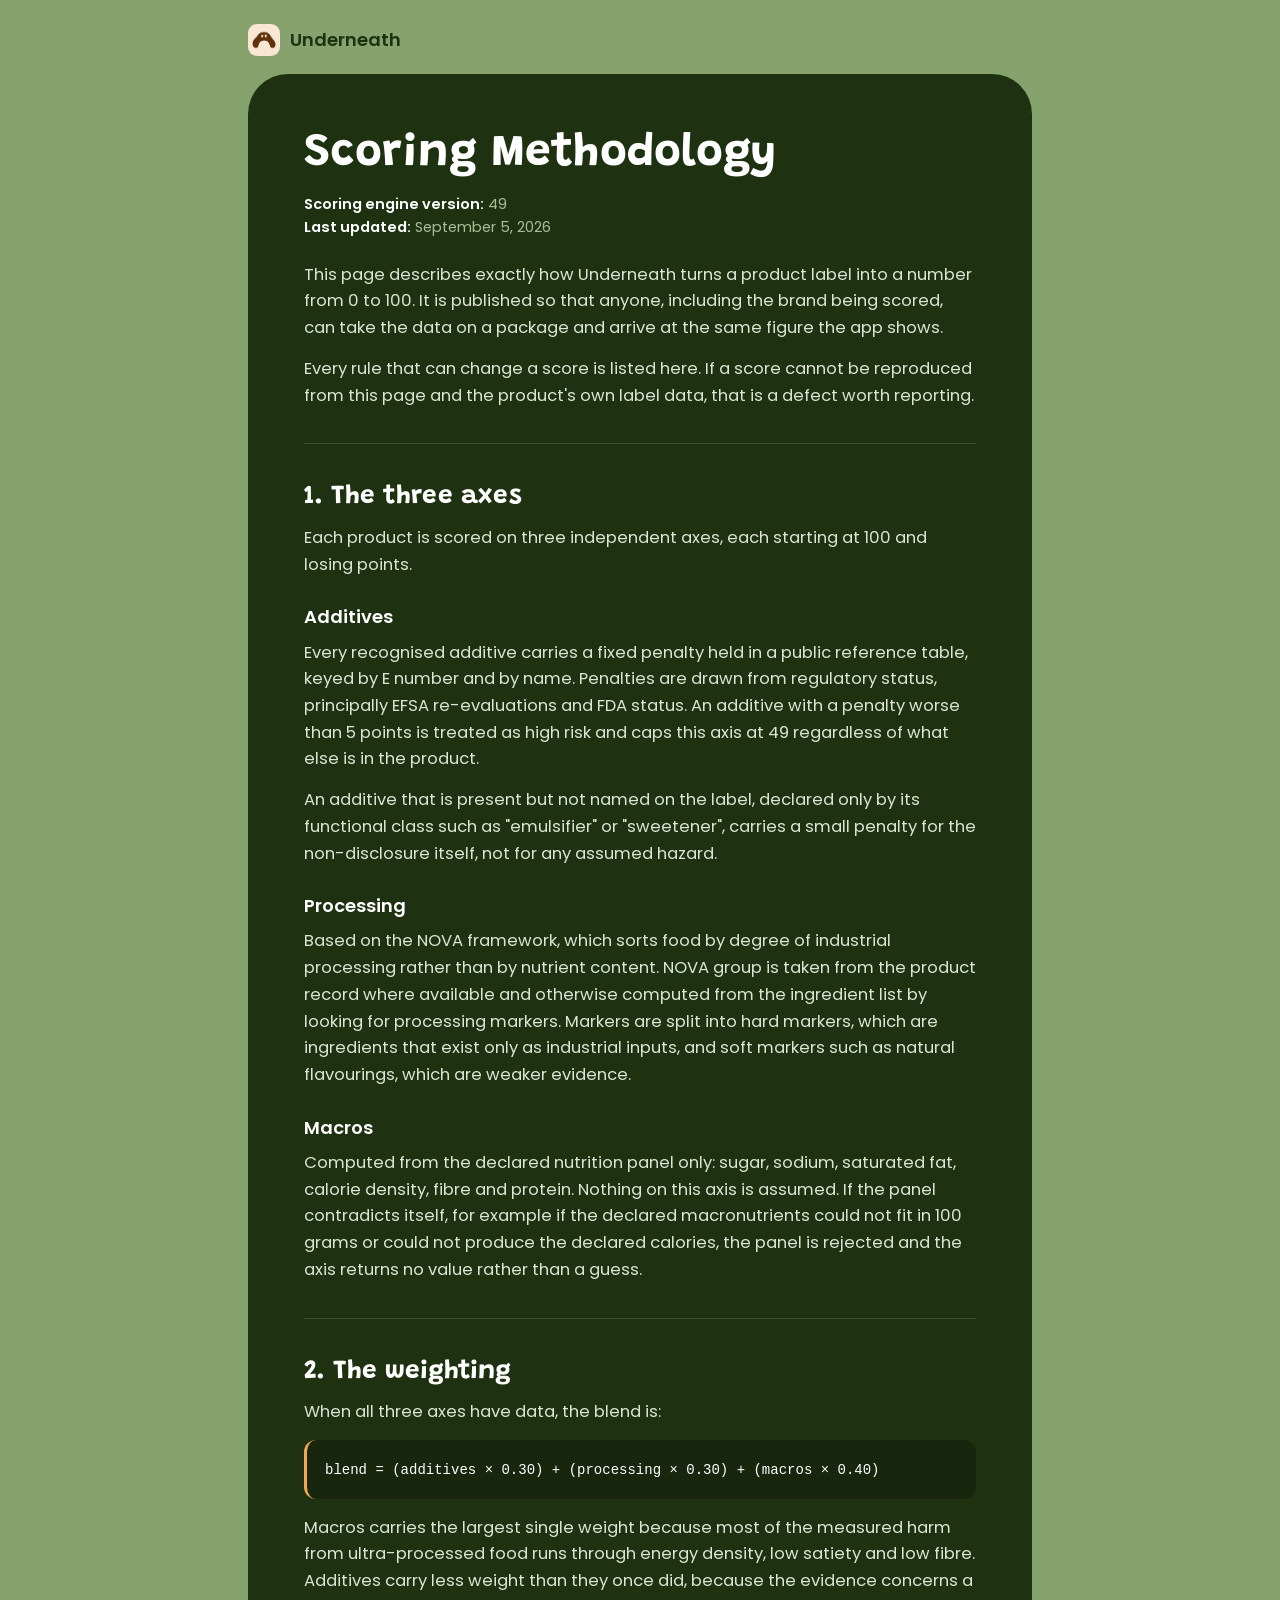
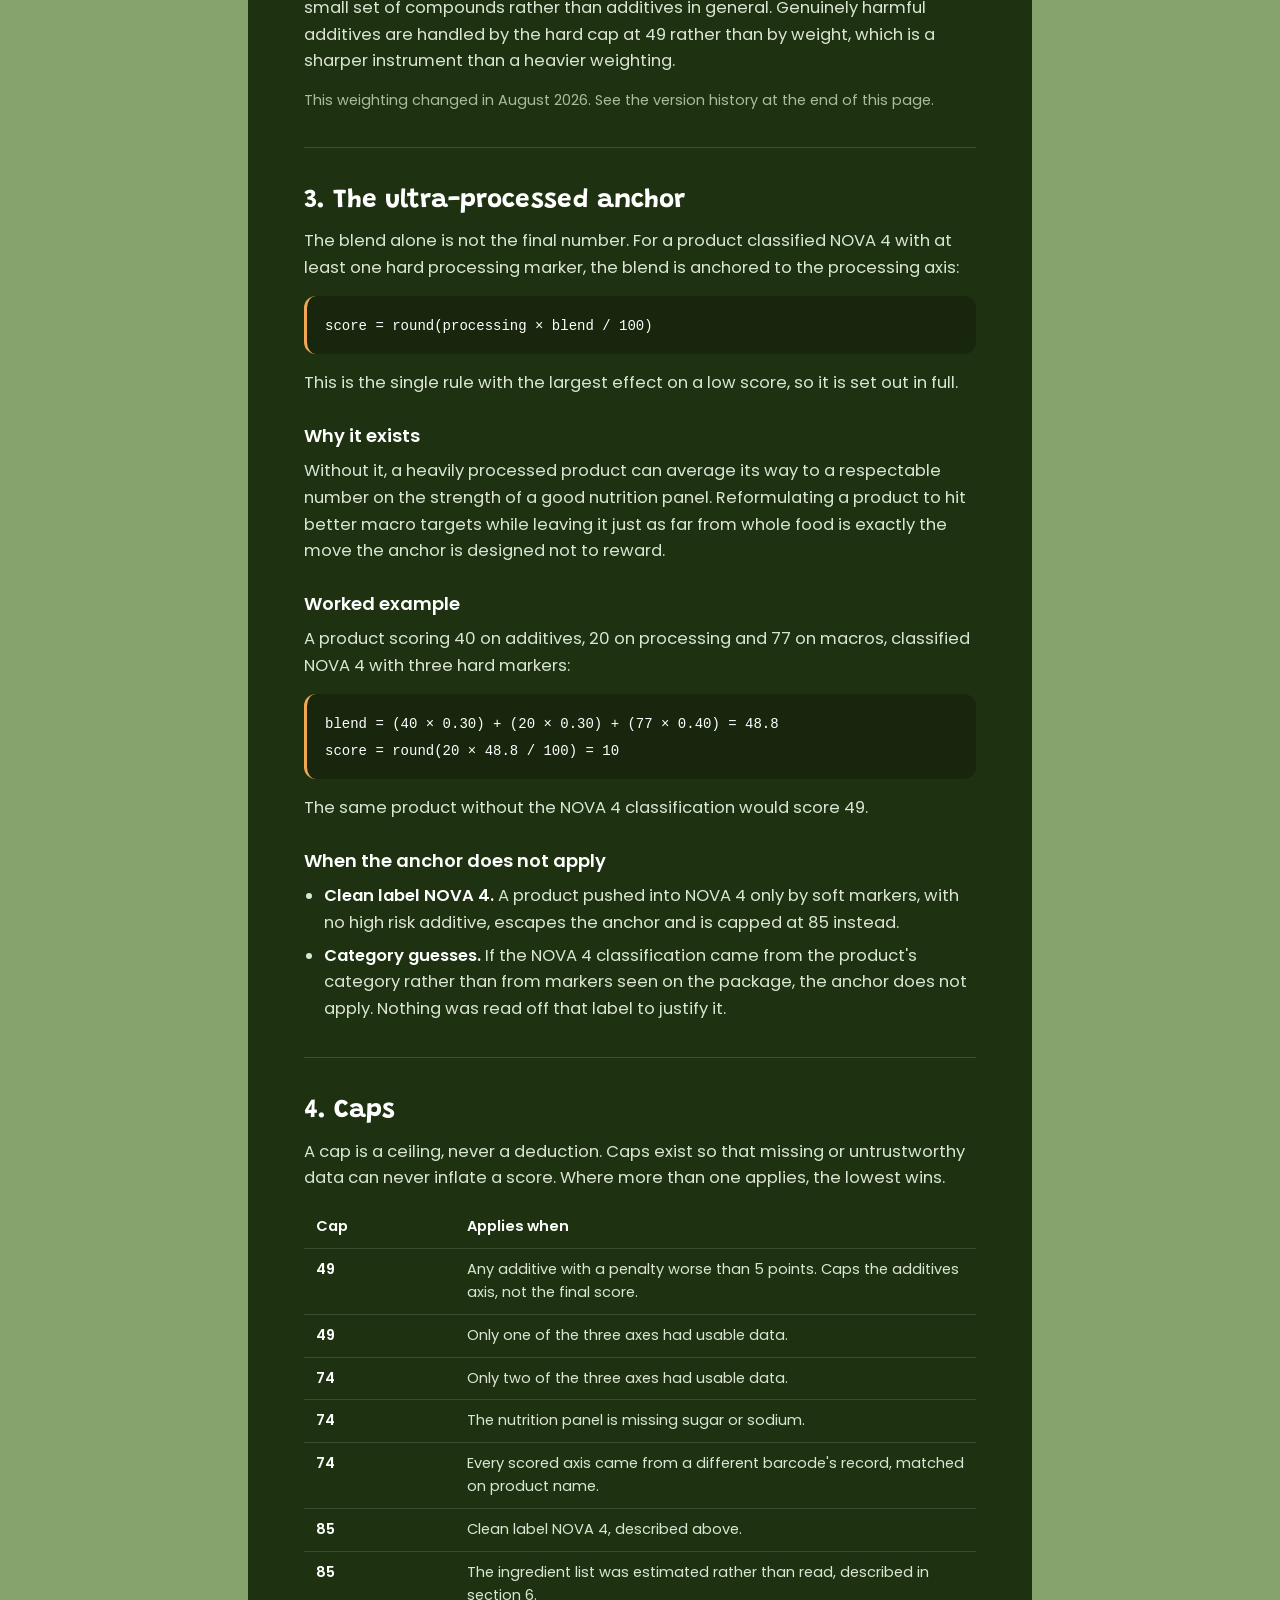
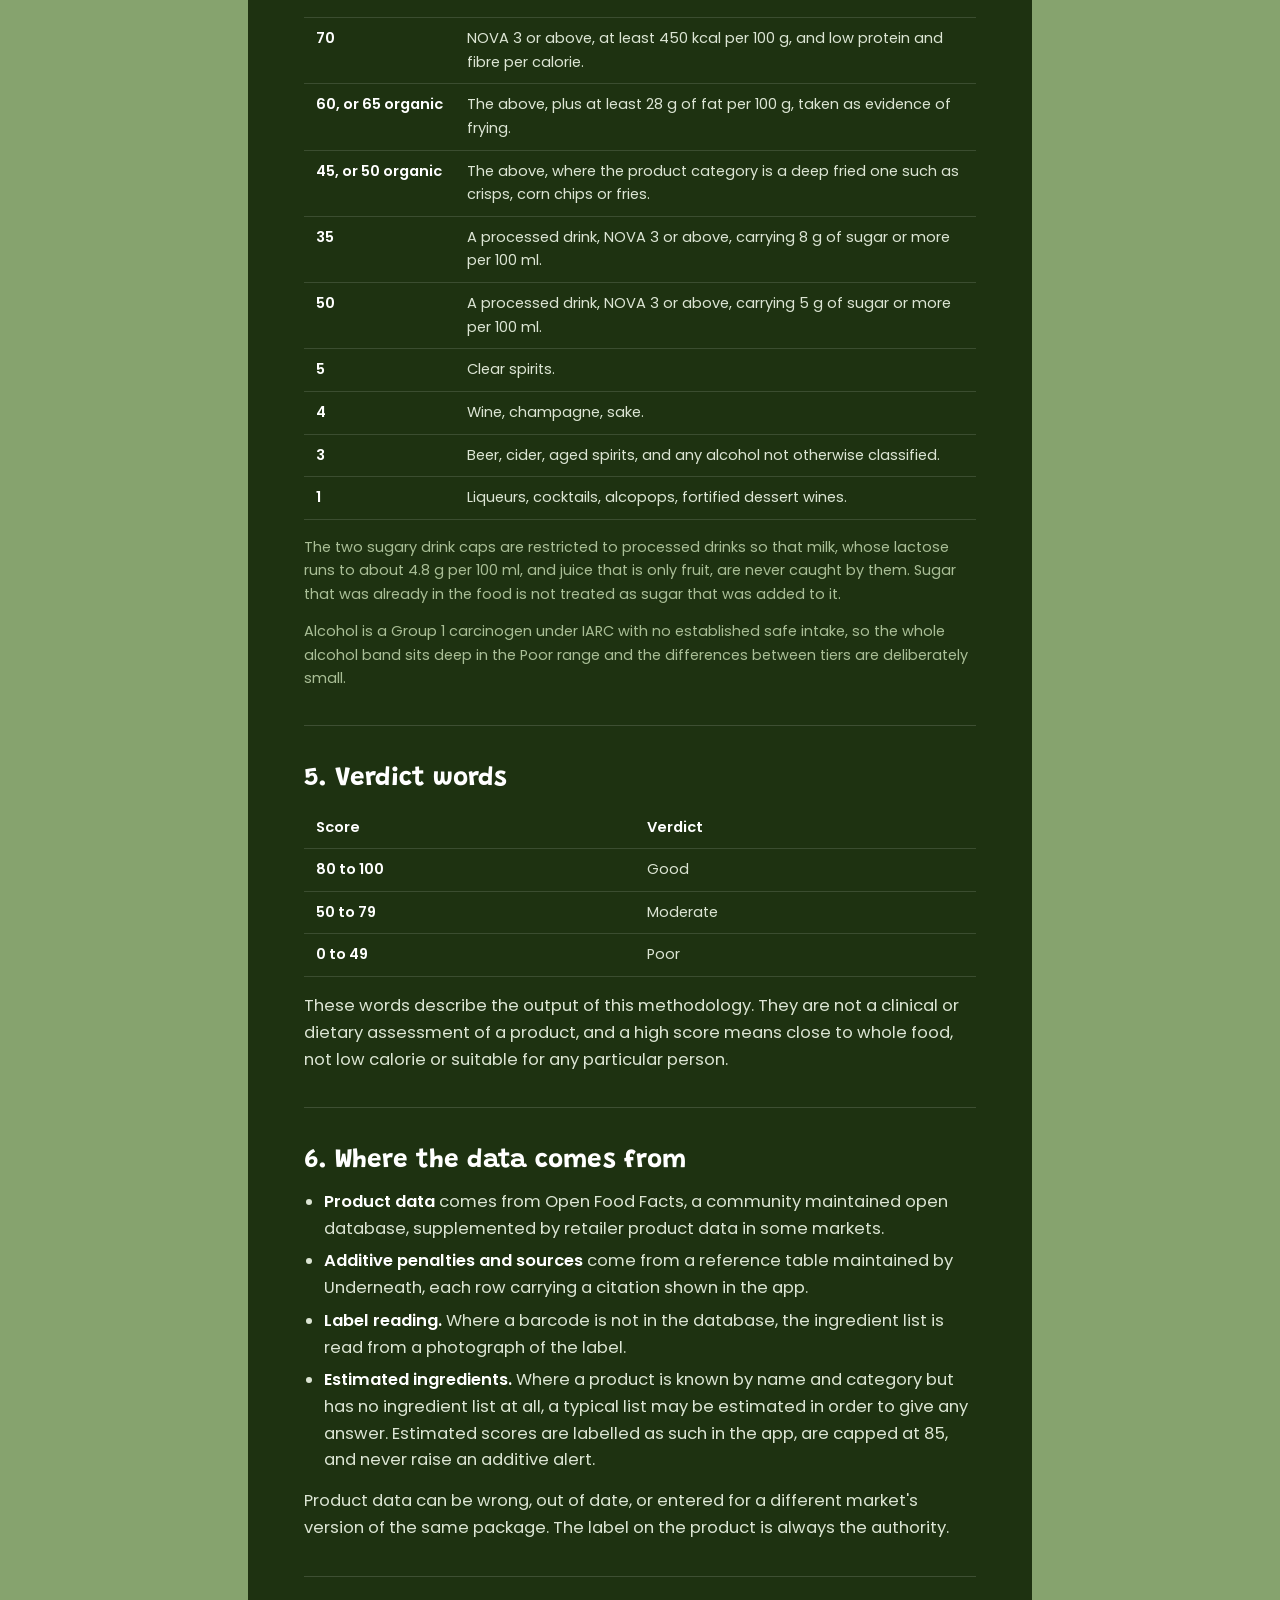
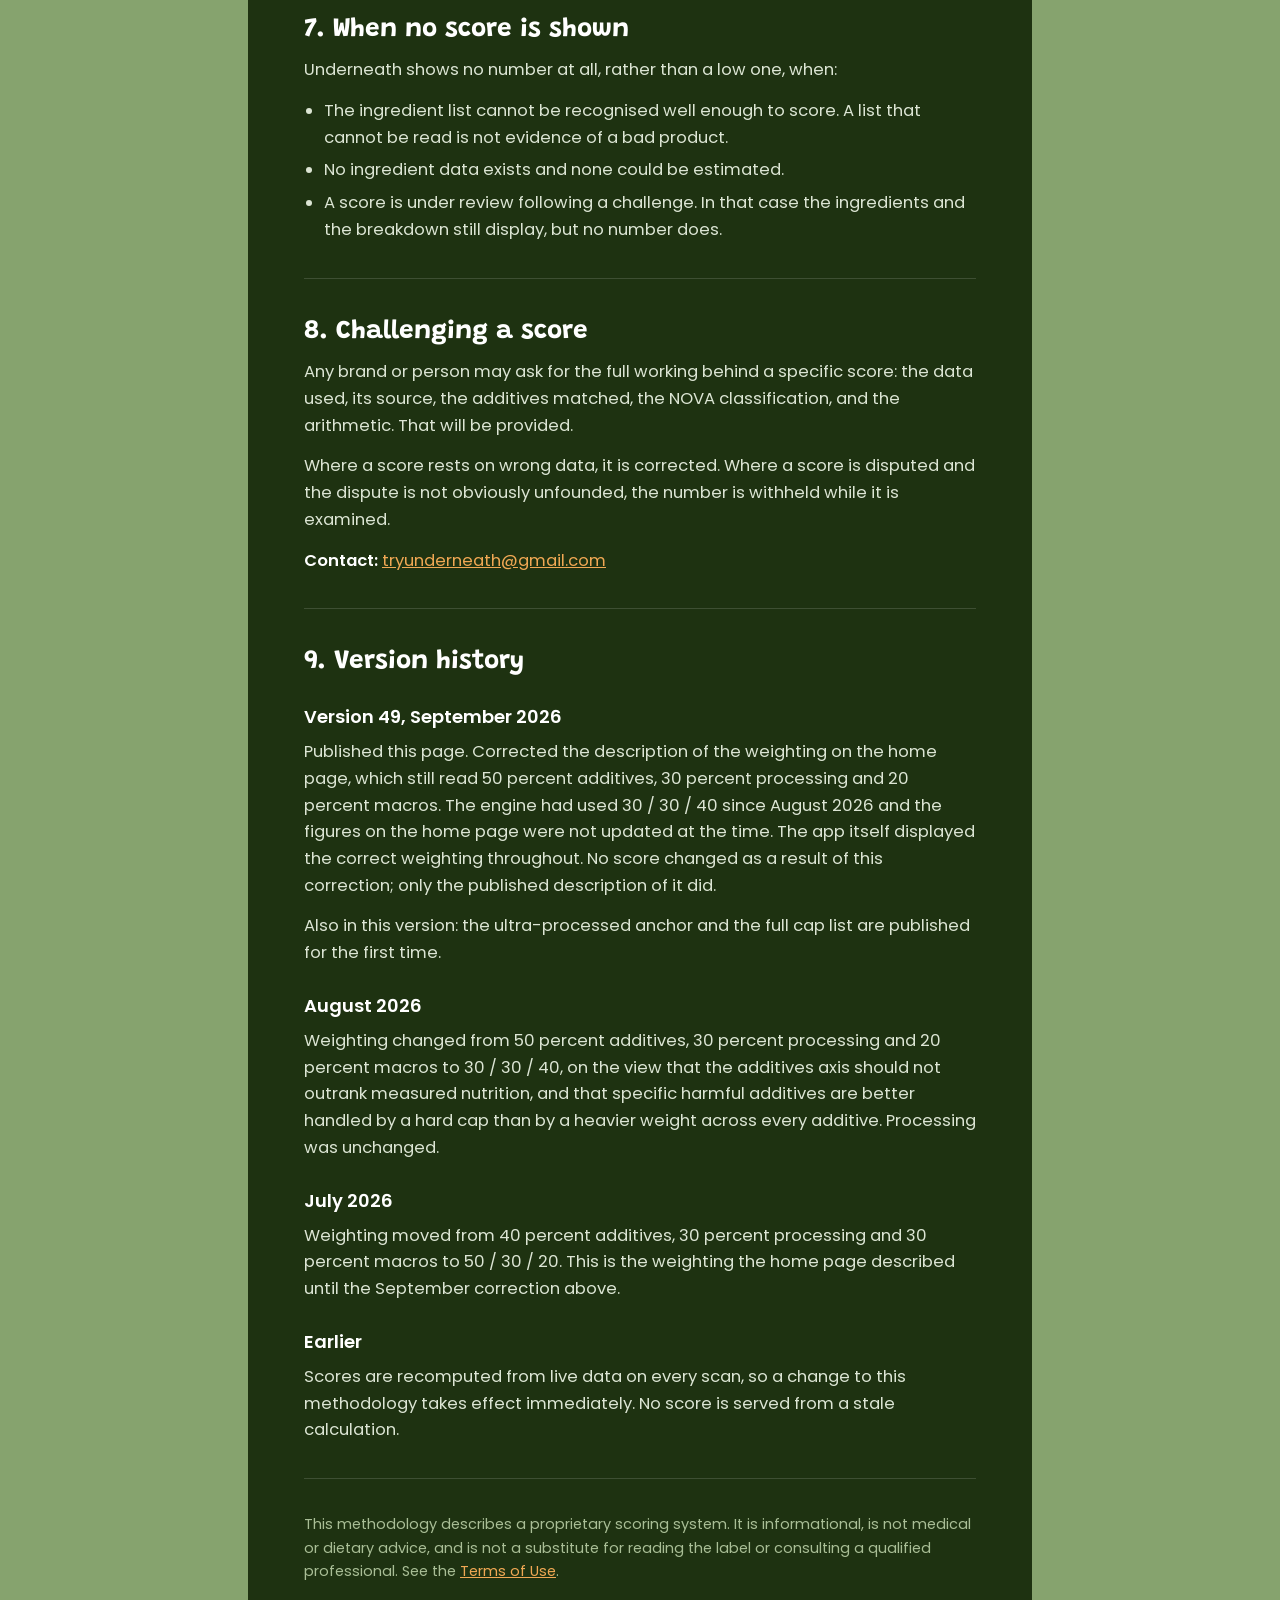
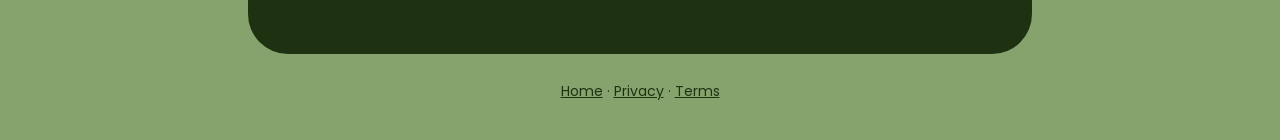
==== methodology.html @ 29c2221e "Publish the scoring methodology and correct the weighting on the home page The home page still descr" ====
<!DOCTYPE html>
<html lang="en">
<head>
<meta charset="UTF-8" />
<meta name="viewport" content="width=device-width, initial-scale=1, viewport-fit=cover" />
<title>Scoring Methodology | Underneath</title>
<meta name="description" content="The full Underneath scoring methodology: the three axes, the exact weights, the ultra-processed anchor, every cap, and the version history." />
<meta name="theme-color" content="#86A36E" />
<meta name="robots" content="index, follow" />
<link rel="canonical" href="https://tryunderneath.com/methodology" />
<link rel="icon" href="icon.png" />
<link rel="apple-touch-icon" href="icon.png" />
<link rel="preconnect" href="https://fonts.googleapis.com" />
<link rel="preconnect" href="https://fonts.gstatic.com" crossorigin />
<link href="https://fonts.googleapis.com/css2?family=Grandstander:wght@600;700;800&family=Poppins:wght@400;500;600&display=swap" rel="stylesheet" />
<style>
  :root {
    --sp-canvas: #86A36E;
    --sp-panel: #1E3211;
    --sp-ink: #FFFFFF;
    --sp-ink-soft: #DCE5D4;
    --sp-ink-dim: #A9BE96;
    --sp-apricot: #F0A854;
    --font-display: "Gliker", "Grandstander", "Comfortaa", cursive;
    --font-body: "Poppins", "Commissioner", "Noto Sans", system-ui, sans-serif;
    --gutter: 18px;
    --pad: clamp(22px, 5.2vw, 56px);
    --r-panel: clamp(26px, 4vw, 40px);
  }
  * { box-sizing: border-box; margin: 0; padding: 0; }
  html { -webkit-text-size-adjust: 100%; }
  body {
    font-family: var(--font-body);
    font-size: clamp(15px, 3.9vw, 16.5px);
    line-height: 1.62;
    background: var(--sp-canvas);
    color: var(--sp-ink-soft);
    -webkit-font-smoothing: antialiased;
    overflow-x: hidden;
  }
  .wrap { width: 100%; max-width: 820px; margin: 0 auto; padding: 0 var(--gutter); }
  .top { display: flex; align-items: center; gap: 10px; padding: 24px 0 18px; color: var(--sp-panel); }
  .top img { width: 32px; height: 32px; border-radius: 9px; }
  .top a { text-decoration: none; font-weight: 600; font-size: 18px; color: var(--sp-panel); }
  .panel {
    background: var(--sp-panel);
    border-radius: var(--r-panel);
    padding: var(--pad);
  }
  h1 {
    font-family: var(--font-display);
    font-weight: 700;
    font-size: clamp(30px, 6.6vw, 46px);
    line-height: 1.06;
    color: var(--sp-ink);
    margin-bottom: 14px;
  }
  h2 {
    font-family: var(--font-display);
    font-weight: 700;
    font-size: clamp(20px, 4.2vw, 26px);
    line-height: 1.18;
    color: var(--sp-ink);
    margin: 38px 0 12px;
  }
  h3 {
    font-weight: 600;
    font-size: clamp(16px, 3.9vw, 18px);
    color: var(--sp-ink);
    margin: 24px 0 8px;
  }
  p, ul, ol { margin-bottom: 14px; }
  ul, ol { padding-left: 20px; }
  li { margin-bottom: 6px; }
  strong { color: var(--sp-ink); font-weight: 600; }
  a { color: var(--sp-apricot); }
  hr { border: 0; border-top: 1px solid rgba(255,255,255,0.14); margin: 34px 0; }
  .meta { color: var(--sp-ink-dim); font-size: 14.5px; margin-bottom: 22px; }
  .meta a { color: var(--sp-apricot); }
  .tablewrap { overflow-x: auto; margin-bottom: 16px; -webkit-overflow-scrolling: touch; }
  table { border-collapse: collapse; width: 100%; font-size: 14.6px; min-width: 460px; }
  th, td { text-align: left; padding: 9px 12px; border-bottom: 1px solid rgba(255,255,255,0.13); vertical-align: top; }
  th { color: var(--sp-ink); font-weight: 600; }
  td.n { white-space: nowrap; color: var(--sp-ink); font-weight: 600; }
  .formula {
    background: rgba(0,0,0,0.24);
    border-left: 3px solid var(--sp-apricot);
    border-radius: 12px;
    padding: 16px 18px;
    margin-bottom: 16px;
    font-size: 14.8px;
    line-height: 1.7;
    color: var(--sp-ink);
    overflow-x: auto;
  }
  .formula code { font-family: ui-monospace, "SF Mono", Menlo, monospace; font-size: 14px; }
  .note { color: var(--sp-ink-dim); font-size: 14.5px; }
  footer { padding: 26px 0 42px; text-align: center; color: var(--sp-panel); font-size: 14px; }
  footer a { color: var(--sp-panel); }
</style>
</head>
<body>
  <div class="wrap">
    <div class="top">
      <img src="icon.png" alt="" />
      <a href="/">Underneath</a>
    </div>

    <main class="panel">
      <h1>Scoring Methodology</h1>
      <p class="meta">
        <strong>Scoring engine version:</strong> 49<br />
        <strong>Last updated:</strong> September 5, 2026
      </p>

      <p>This page describes exactly how Underneath turns a product label into a number from 0 to 100. It is published so that anyone, including the brand being scored, can take the data on a package and arrive at the same figure the app shows.</p>
      <p>Every rule that can change a score is listed here. If a score cannot be reproduced from this page and the product's own label data, that is a defect worth reporting.</p>

      <hr />

      <h2>1. The three axes</h2>
      <p>Each product is scored on three independent axes, each starting at 100 and losing points.</p>

      <h3>Additives</h3>
      <p>Every recognised additive carries a fixed penalty held in a public reference table, keyed by E number and by name. Penalties are drawn from regulatory status, principally EFSA re-evaluations and FDA status. An additive with a penalty worse than 5 points is treated as high risk and caps this axis at 49 regardless of what else is in the product.</p>
      <p>An additive that is present but not named on the label, declared only by its functional class such as "emulsifier" or "sweetener", carries a small penalty for the non-disclosure itself, not for any assumed hazard.</p>

      <h3>Processing</h3>
      <p>Based on the NOVA framework, which sorts food by degree of industrial processing rather than by nutrient content. NOVA group is taken from the product record where available and otherwise computed from the ingredient list by looking for processing markers. Markers are split into hard markers, which are ingredients that exist only as industrial inputs, and soft markers such as natural flavourings, which are weaker evidence.</p>

      <h3>Macros</h3>
      <p>Computed from the declared nutrition panel only: sugar, sodium, saturated fat, calorie density, fibre and protein. Nothing on this axis is assumed. If the panel contradicts itself, for example if the declared macronutrients could not fit in 100 grams or could not produce the declared calories, the panel is rejected and the axis returns no value rather than a guess.</p>

      <hr />

      <h2>2. The weighting</h2>
      <p>When all three axes have data, the blend is:</p>
      <div class="formula">
        <code>blend = (additives &times; 0.30) + (processing &times; 0.30) + (macros &times; 0.40)</code>
      </div>
      <p>Macros carries the largest single weight because most of the measured harm from ultra-processed food runs through energy density, low satiety and low fibre. Additives carry less weight than they once did, because the evidence concerns a small set of compounds rather than additives in general. Genuinely harmful additives are handled by the hard cap at 49 rather than by weight, which is a sharper instrument than a heavier weighting.</p>
      <p class="note">This weighting changed in August 2026. See the version history at the end of this page.</p>

      <hr />

      <h2>3. The ultra-processed anchor</h2>
      <p>The blend alone is not the final number. For a product classified NOVA 4 with at least one hard processing marker, the blend is anchored to the processing axis:</p>
      <div class="formula">
        <code>score = round(processing &times; blend / 100)</code>
      </div>
      <p>This is the single rule with the largest effect on a low score, so it is set out in full.</p>

      <h3>Why it exists</h3>
      <p>Without it, a heavily processed product can average its way to a respectable number on the strength of a good nutrition panel. Reformulating a product to hit better macro targets while leaving it just as far from whole food is exactly the move the anchor is designed not to reward.</p>

      <h3>Worked example</h3>
      <p>A product scoring 40 on additives, 20 on processing and 77 on macros, classified NOVA 4 with three hard markers:</p>
      <div class="formula">
        <code>blend = (40 &times; 0.30) + (20 &times; 0.30) + (77 &times; 0.40) = 48.8</code><br />
        <code>score = round(20 &times; 48.8 / 100) = 10</code>
      </div>
      <p>The same product without the NOVA 4 classification would score 49.</p>

      <h3>When the anchor does not apply</h3>
      <ul>
        <li><strong>Clean label NOVA 4.</strong> A product pushed into NOVA 4 only by soft markers, with no high risk additive, escapes the anchor and is capped at 85 instead.</li>
        <li><strong>Category guesses.</strong> If the NOVA 4 classification came from the product's category rather than from markers seen on the package, the anchor does not apply. Nothing was read off that label to justify it.</li>
      </ul>

      <hr />

      <h2>4. Caps</h2>
      <p>A cap is a ceiling, never a deduction. Caps exist so that missing or untrustworthy data can never inflate a score. Where more than one applies, the lowest wins.</p>

      <div class="tablewrap">
        <table>
          <thead><tr><th>Cap</th><th>Applies when</th></tr></thead>
          <tbody>
            <tr><td class="n">49</td><td>Any additive with a penalty worse than 5 points. Caps the additives axis, not the final score.</td></tr>
            <tr><td class="n">49</td><td>Only one of the three axes had usable data.</td></tr>
            <tr><td class="n">74</td><td>Only two of the three axes had usable data.</td></tr>
            <tr><td class="n">74</td><td>The nutrition panel is missing sugar or sodium.</td></tr>
            <tr><td class="n">74</td><td>Every scored axis came from a different barcode's record, matched on product name.</td></tr>
            <tr><td class="n">85</td><td>Clean label NOVA 4, described above.</td></tr>
            <tr><td class="n">85</td><td>The ingredient list was estimated rather than read, described in section 6.</td></tr>
            <tr><td class="n">70</td><td>NOVA 3 or above, at least 450 kcal per 100 g, and low protein and fibre per calorie.</td></tr>
            <tr><td class="n">60, or 65 organic</td><td>The above, plus at least 28 g of fat per 100 g, taken as evidence of frying.</td></tr>
            <tr><td class="n">45, or 50 organic</td><td>The above, where the product category is a deep fried one such as crisps, corn chips or fries.</td></tr>
            <tr><td class="n">35</td><td>A processed drink, NOVA 3 or above, carrying 8 g of sugar or more per 100 ml.</td></tr>
            <tr><td class="n">50</td><td>A processed drink, NOVA 3 or above, carrying 5 g of sugar or more per 100 ml.</td></tr>
            <tr><td class="n">5</td><td>Clear spirits.</td></tr>
            <tr><td class="n">4</td><td>Wine, champagne, sake.</td></tr>
            <tr><td class="n">3</td><td>Beer, cider, aged spirits, and any alcohol not otherwise classified.</td></tr>
            <tr><td class="n">1</td><td>Liqueurs, cocktails, alcopops, fortified dessert wines.</td></tr>
          </tbody>
        </table>
      </div>
      <p class="note">The two sugary drink caps are restricted to processed drinks so that milk, whose lactose runs to about 4.8 g per 100 ml, and juice that is only fruit, are never caught by them. Sugar that was already in the food is not treated as sugar that was added to it.</p>
      <p class="note">Alcohol is a Group 1 carcinogen under IARC with no established safe intake, so the whole alcohol band sits deep in the Poor range and the differences between tiers are deliberately small.</p>

      <hr />

      <h2>5. Verdict words</h2>
      <div class="tablewrap">
        <table>
          <thead><tr><th>Score</th><th>Verdict</th></tr></thead>
          <tbody>
            <tr><td class="n">80 to 100</td><td>Good</td></tr>
            <tr><td class="n">50 to 79</td><td>Moderate</td></tr>
            <tr><td class="n">0 to 49</td><td>Poor</td></tr>
          </tbody>
        </table>
      </div>
      <p>These words describe the output of this methodology. They are not a clinical or dietary assessment of a product, and a high score means close to whole food, not low calorie or suitable for any particular person.</p>

      <hr />

      <h2>6. Where the data comes from</h2>
      <ul>
        <li><strong>Product data</strong> comes from Open Food Facts, a community maintained open database, supplemented by retailer product data in some markets.</li>
        <li><strong>Additive penalties and sources</strong> come from a reference table maintained by Underneath, each row carrying a citation shown in the app.</li>
        <li><strong>Label reading.</strong> Where a barcode is not in the database, the ingredient list is read from a photograph of the label.</li>
        <li><strong>Estimated ingredients.</strong> Where a product is known by name and category but has no ingredient list at all, a typical list may be estimated in order to give any answer. Estimated scores are labelled as such in the app, are capped at 85, and never raise an additive alert.</li>
      </ul>
      <p>Product data can be wrong, out of date, or entered for a different market's version of the same package. The label on the product is always the authority.</p>

      <hr />

      <h2>7. When no score is shown</h2>
      <p>Underneath shows no number at all, rather than a low one, when:</p>
      <ul>
        <li>The ingredient list cannot be recognised well enough to score. A list that cannot be read is not evidence of a bad product.</li>
        <li>No ingredient data exists and none could be estimated.</li>
        <li>A score is under review following a challenge. In that case the ingredients and the breakdown still display, but no number does.</li>
      </ul>

      <hr />

      <h2>8. Challenging a score</h2>
      <p>Any brand or person may ask for the full working behind a specific score: the data used, its source, the additives matched, the NOVA classification, and the arithmetic. That will be provided.</p>
      <p>Where a score rests on wrong data, it is corrected. Where a score is disputed and the dispute is not obviously unfounded, the number is withheld while it is examined.</p>
      <p><strong>Contact:</strong> <a href="mailto:tryunderneath@gmail.com">tryunderneath@gmail.com</a></p>

      <hr />

      <h2>9. Version history</h2>

      <h3>Version 49, September 2026</h3>
      <p>Published this page. Corrected the description of the weighting on the home page, which still read 50 percent additives, 30 percent processing and 20 percent macros. The engine had used 30 / 30 / 40 since August 2026 and the figures on the home page were not updated at the time. The app itself displayed the correct weighting throughout. No score changed as a result of this correction; only the published description of it did.</p>
      <p>Also in this version: the ultra-processed anchor and the full cap list are published for the first time.</p>

      <h3>August 2026</h3>
      <p>Weighting changed from 50 percent additives, 30 percent processing and 20 percent macros to 30 / 30 / 40, on the view that the additives axis should not outrank measured nutrition, and that specific harmful additives are better handled by a hard cap than by a heavier weight across every additive. Processing was unchanged.</p>

      <h3>July 2026</h3>
      <p>Weighting moved from 40 percent additives, 30 percent processing and 30 percent macros to 50 / 30 / 20. This is the weighting the home page described until the September correction above.</p>

      <h3>Earlier</h3>
      <p>Scores are recomputed from live data on every scan, so a change to this methodology takes effect immediately. No score is served from a stale calculation.</p>

      <hr />

      <p class="note">This methodology describes a proprietary scoring system. It is informational, is not medical or dietary advice, and is not a substitute for reading the label or consulting a qualified professional. See the <a href="/terms">Terms of Use</a>.</p>
    </main>

    <footer>
      <a href="/">Home</a> &middot; <a href="/privacy">Privacy</a> &middot; <a href="/terms">Terms</a>
    </footer>
  </div>
</body>
</html>
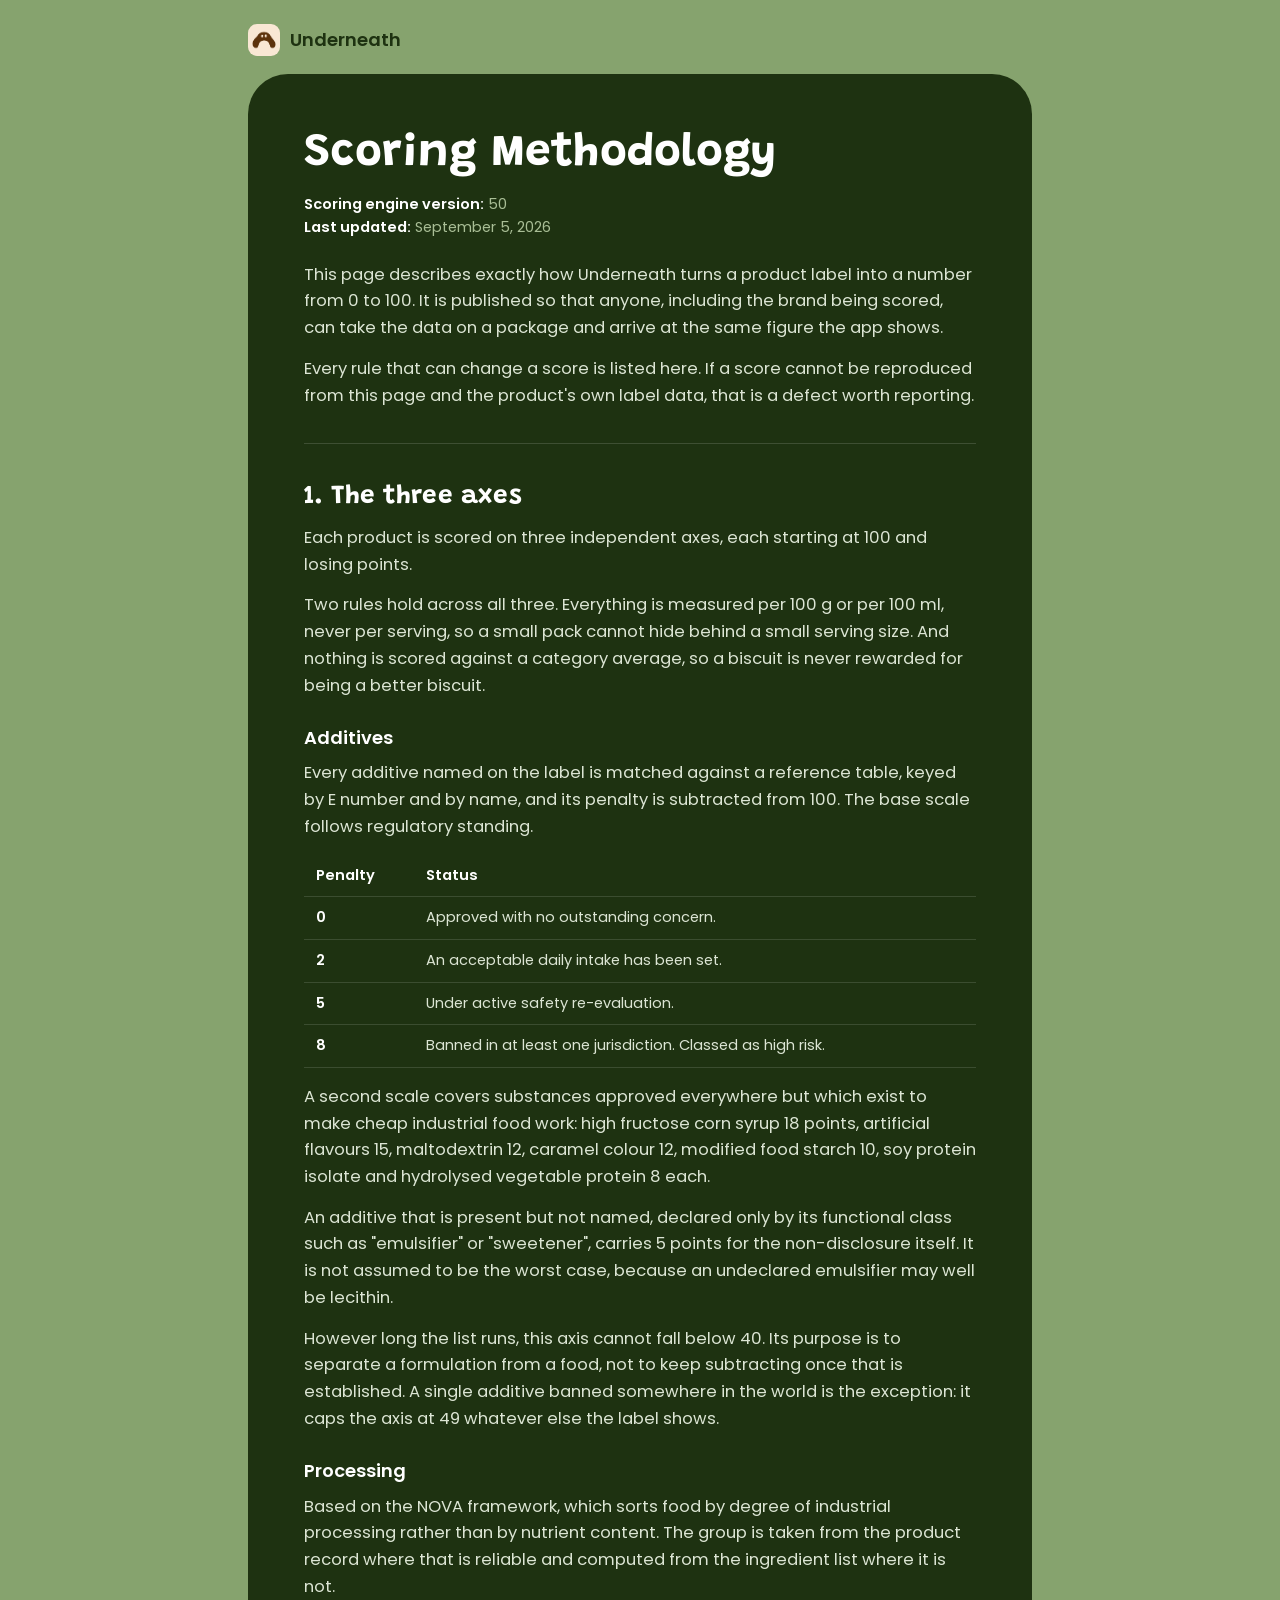
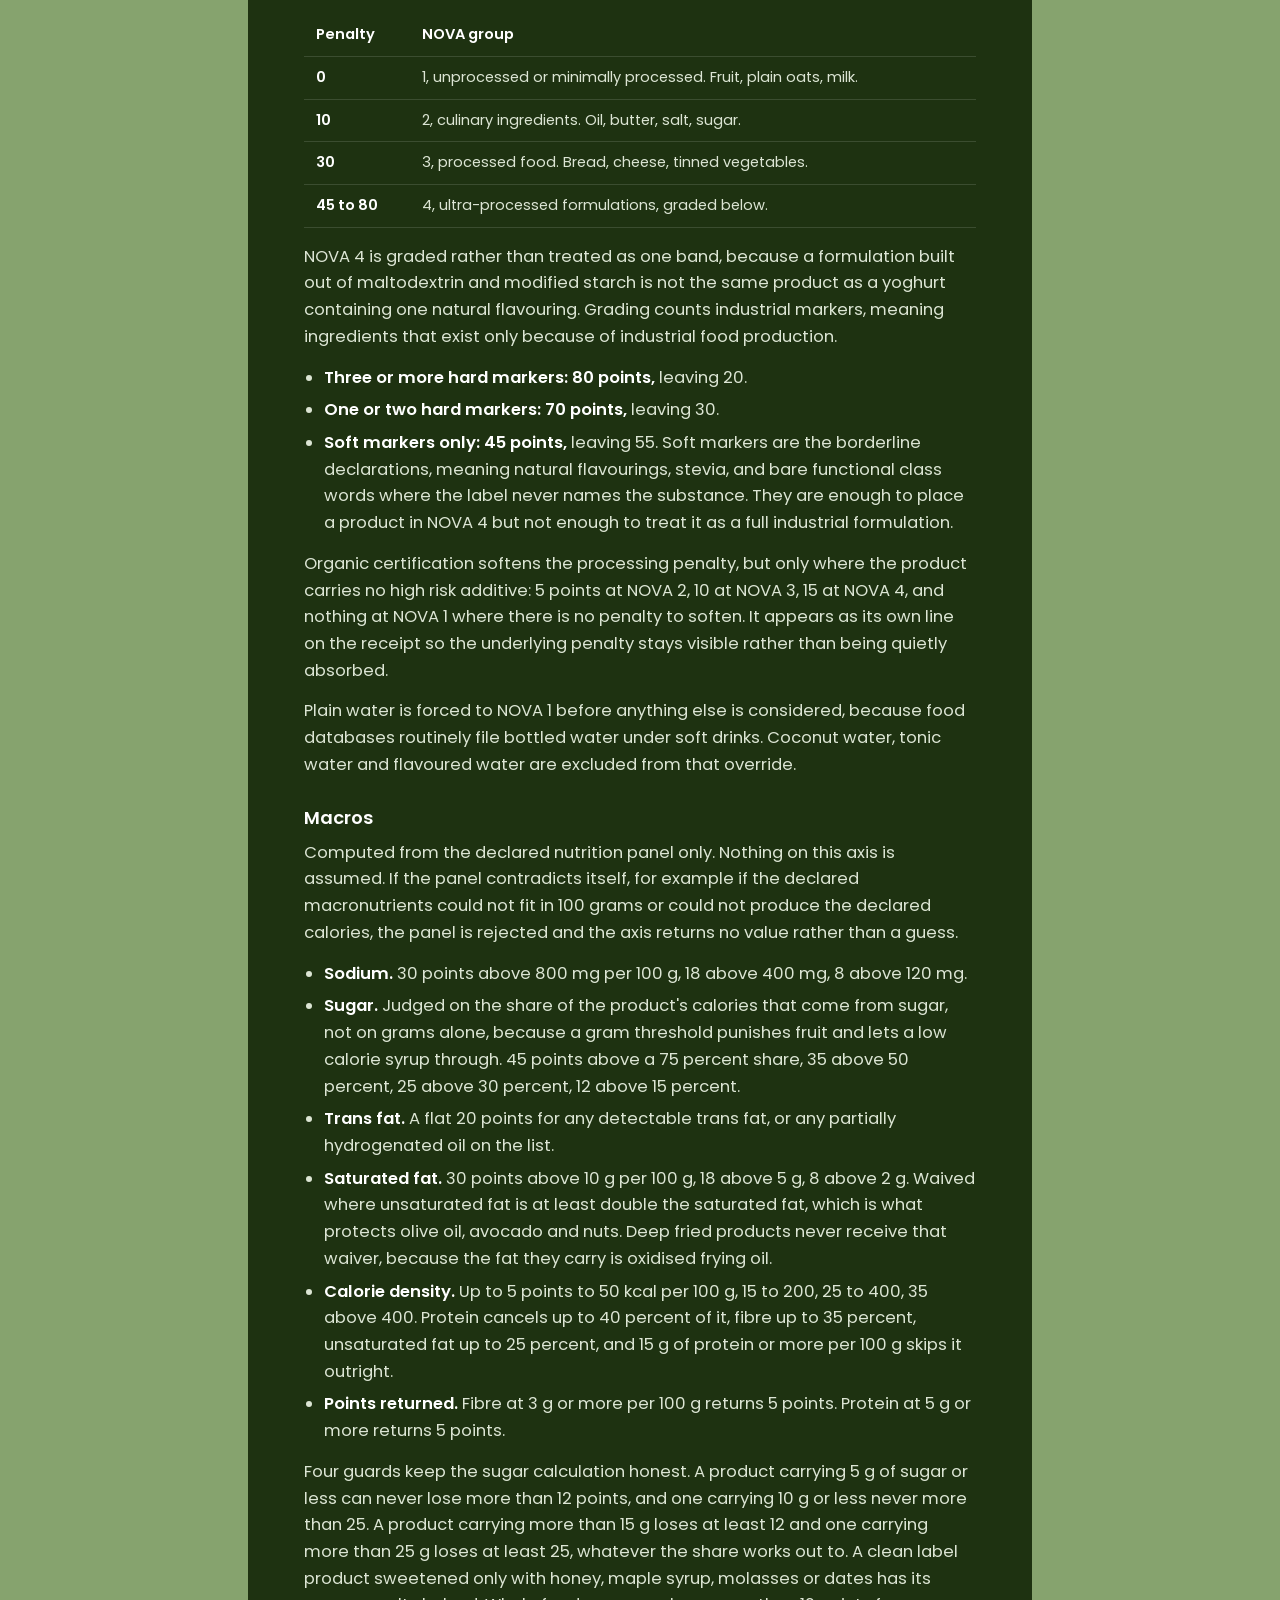
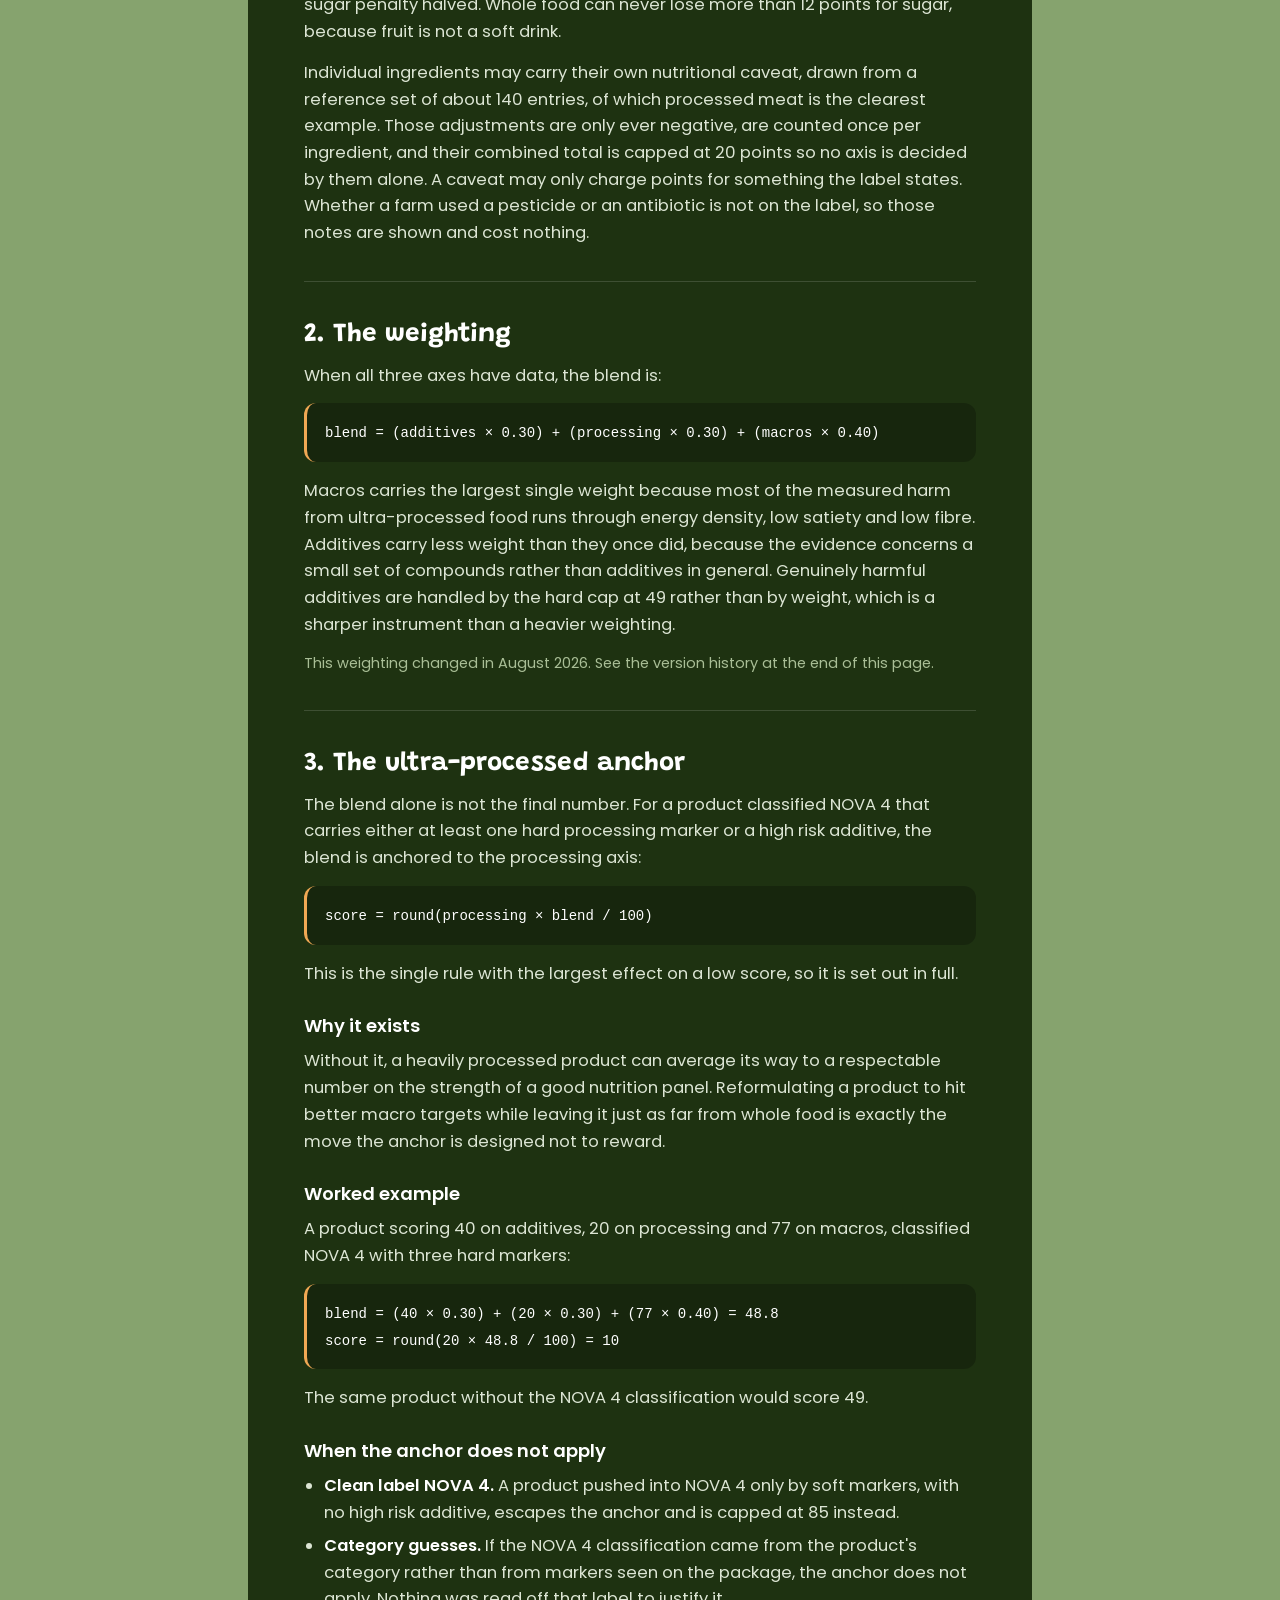
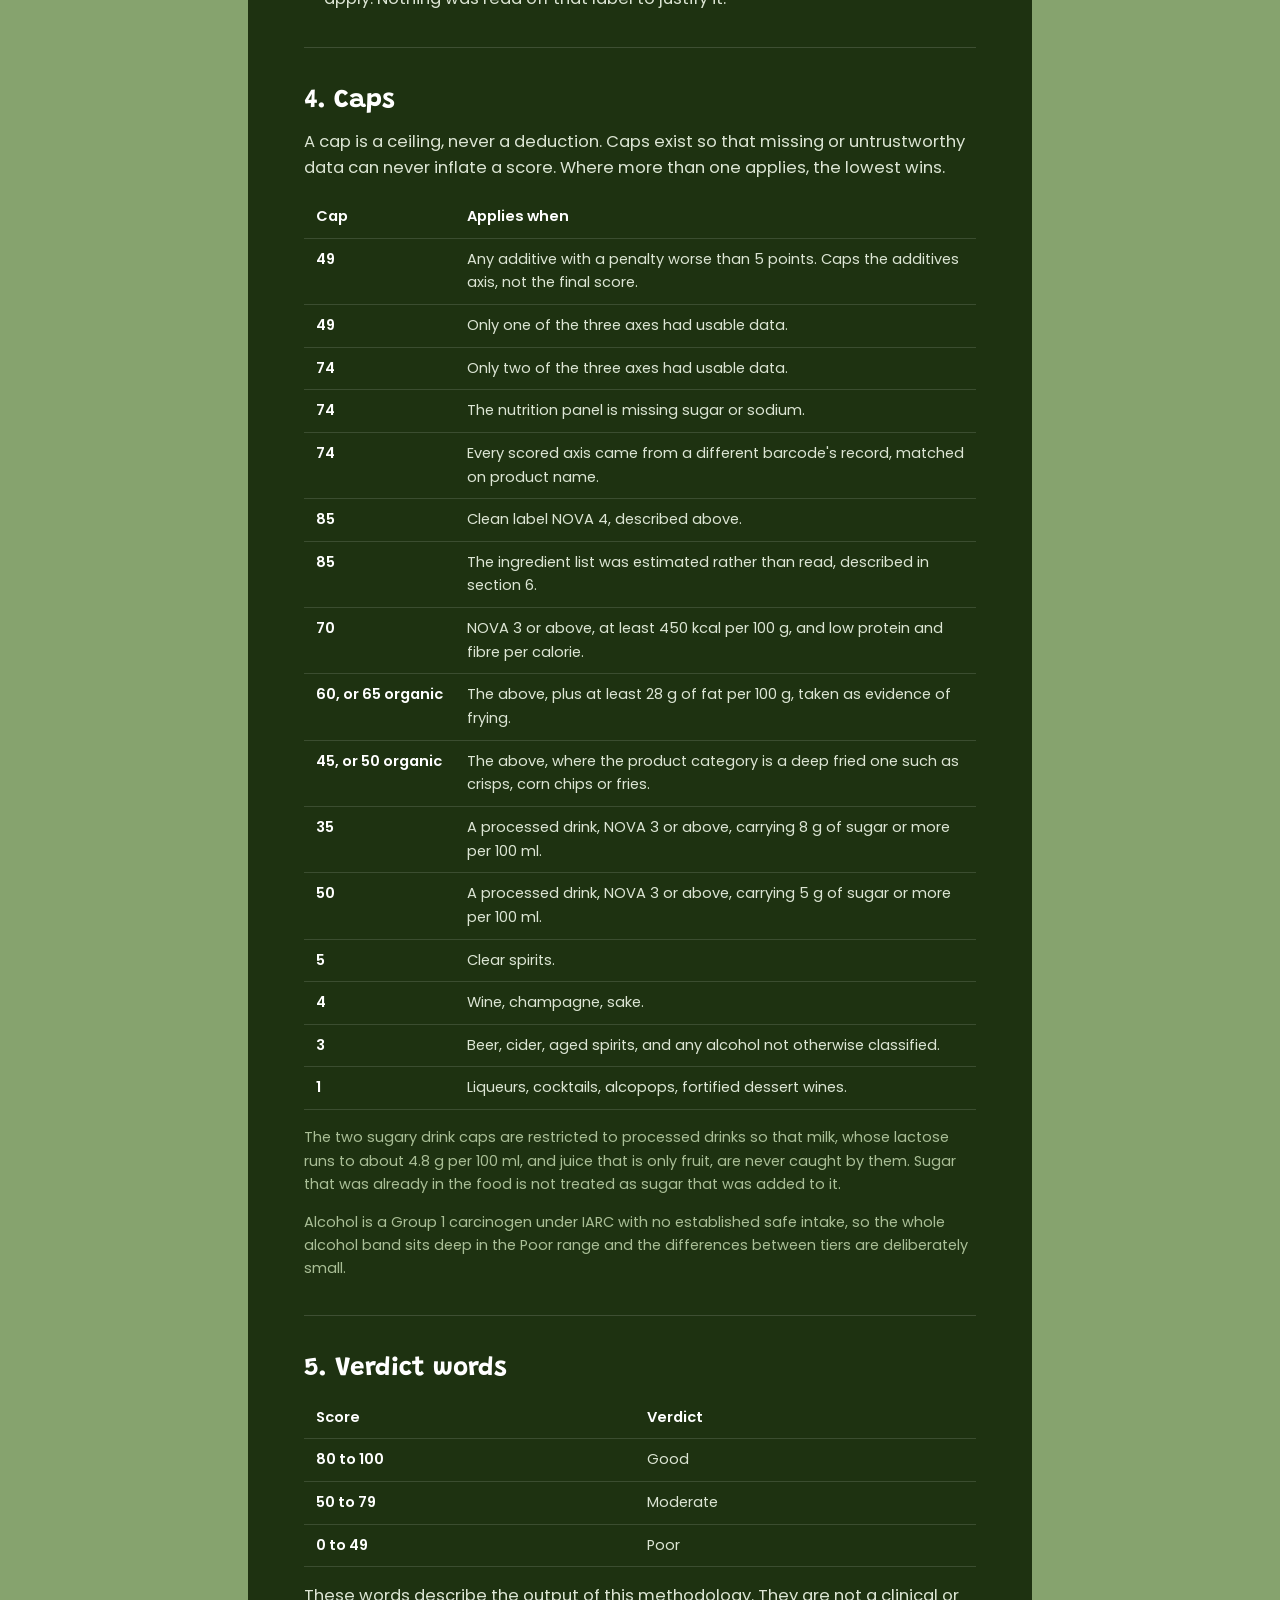
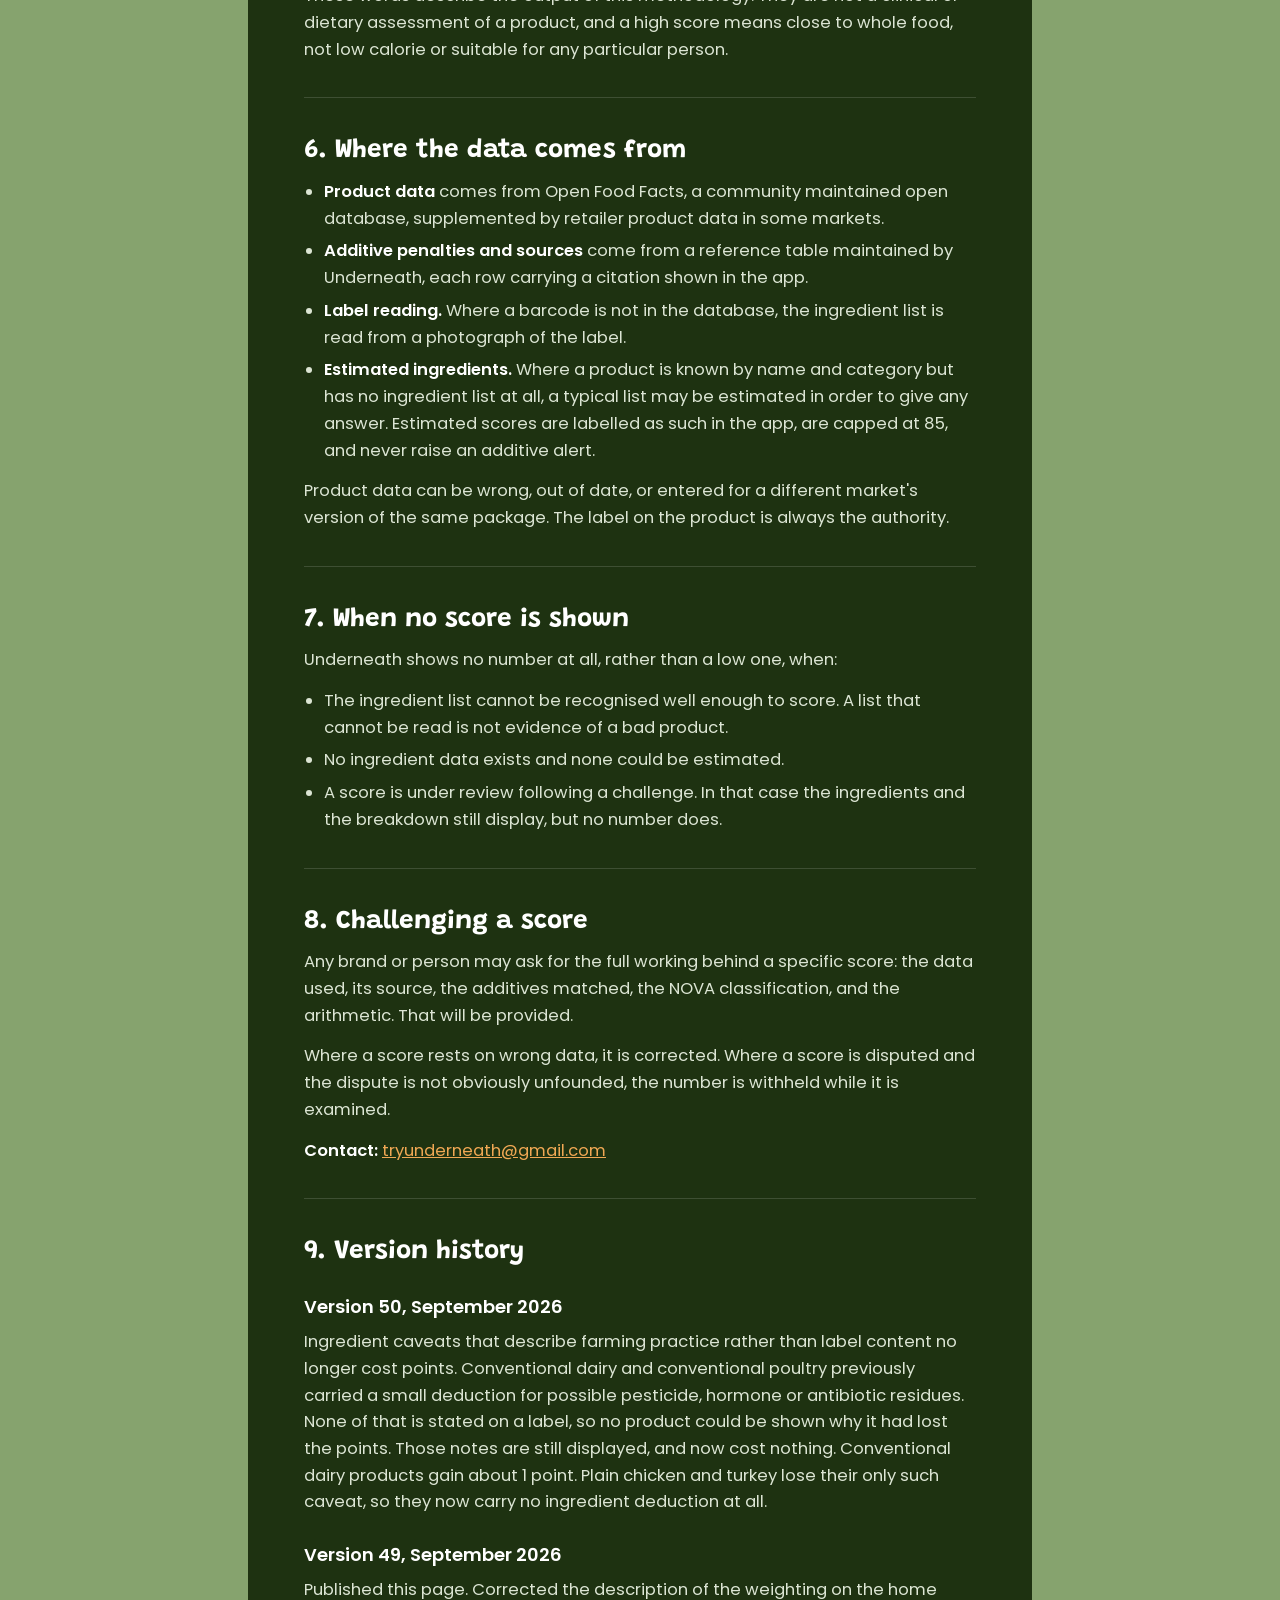
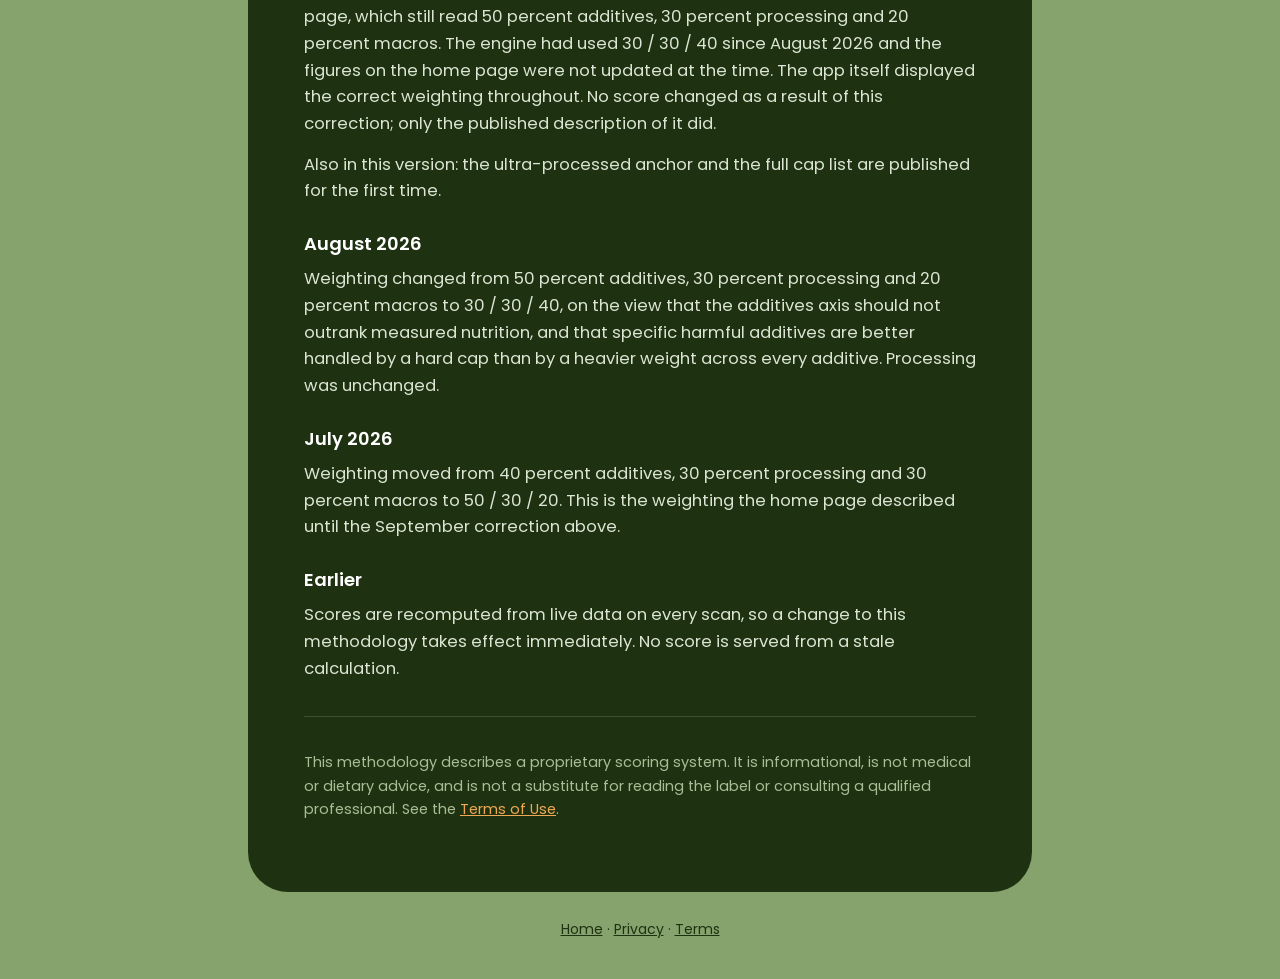
==== commit b997fb46: "Publish the full scoring arithmetic on the methodology page Section 1 now carries the actual penalty" ====
--- a/methodology.html
+++ b/methodology.html
@@ -109,7 +109,7 @@
     <main class="panel">
       <h1>Scoring Methodology</h1>
       <p class="meta">
-        <strong>Scoring engine version:</strong> 49<br />
+        <strong>Scoring engine version:</strong> 50<br />
         <strong>Last updated:</strong> September 5, 2026
       </p>
 
@@ -121,15 +121,59 @@
       <h2>1. The three axes</h2>
       <p>Each product is scored on three independent axes, each starting at 100 and losing points.</p>
 
+      <p>Two rules hold across all three. Everything is measured per 100 g or per 100 ml, never per serving, so a small pack cannot hide behind a small serving size. And nothing is scored against a category average, so a biscuit is never rewarded for being a better biscuit.</p>
+
       <h3>Additives</h3>
-      <p>Every recognised additive carries a fixed penalty held in a public reference table, keyed by E number and by name. Penalties are drawn from regulatory status, principally EFSA re-evaluations and FDA status. An additive with a penalty worse than 5 points is treated as high risk and caps this axis at 49 regardless of what else is in the product.</p>
-      <p>An additive that is present but not named on the label, declared only by its functional class such as "emulsifier" or "sweetener", carries a small penalty for the non-disclosure itself, not for any assumed hazard.</p>
+      <p>Every additive named on the label is matched against a reference table, keyed by E number and by name, and its penalty is subtracted from 100. The base scale follows regulatory standing.</p>
+      <div class="tablewrap">
+        <table>
+          <thead><tr><th>Penalty</th><th>Status</th></tr></thead>
+          <tbody>
+            <tr><td class="n">0</td><td>Approved with no outstanding concern.</td></tr>
+            <tr><td class="n">2</td><td>An acceptable daily intake has been set.</td></tr>
+            <tr><td class="n">5</td><td>Under active safety re-evaluation.</td></tr>
+            <tr><td class="n">8</td><td>Banned in at least one jurisdiction. Classed as high risk.</td></tr>
+          </tbody>
+        </table>
+      </div>
+      <p>A second scale covers substances approved everywhere but which exist to make cheap industrial food work: high fructose corn syrup 18 points, artificial flavours 15, maltodextrin 12, caramel colour 12, modified food starch 10, soy protein isolate and hydrolysed vegetable protein 8 each.</p>
+      <p>An additive that is present but not named, declared only by its functional class such as "emulsifier" or "sweetener", carries 5 points for the non-disclosure itself. It is not assumed to be the worst case, because an undeclared emulsifier may well be lecithin.</p>
+      <p>However long the list runs, this axis cannot fall below 40. Its purpose is to separate a formulation from a food, not to keep subtracting once that is established. A single additive banned somewhere in the world is the exception: it caps the axis at 49 whatever else the label shows.</p>
 
       <h3>Processing</h3>
-      <p>Based on the NOVA framework, which sorts food by degree of industrial processing rather than by nutrient content. NOVA group is taken from the product record where available and otherwise computed from the ingredient list by looking for processing markers. Markers are split into hard markers, which are ingredients that exist only as industrial inputs, and soft markers such as natural flavourings, which are weaker evidence.</p>
+      <p>Based on the NOVA framework, which sorts food by degree of industrial processing rather than by nutrient content. The group is taken from the product record where that is reliable and computed from the ingredient list where it is not.</p>
+      <div class="tablewrap">
+        <table>
+          <thead><tr><th>Penalty</th><th>NOVA group</th></tr></thead>
+          <tbody>
+            <tr><td class="n">0</td><td>1, unprocessed or minimally processed. Fruit, plain oats, milk.</td></tr>
+            <tr><td class="n">10</td><td>2, culinary ingredients. Oil, butter, salt, sugar.</td></tr>
+            <tr><td class="n">30</td><td>3, processed food. Bread, cheese, tinned vegetables.</td></tr>
+            <tr><td class="n">45 to 80</td><td>4, ultra-processed formulations, graded below.</td></tr>
+          </tbody>
+        </table>
+      </div>
+      <p>NOVA 4 is graded rather than treated as one band, because a formulation built out of maltodextrin and modified starch is not the same product as a yoghurt containing one natural flavouring. Grading counts industrial markers, meaning ingredients that exist only because of industrial food production.</p>
+      <ul>
+        <li><strong>Three or more hard markers: 80 points,</strong> leaving 20.</li>
+        <li><strong>One or two hard markers: 70 points,</strong> leaving 30.</li>
+        <li><strong>Soft markers only: 45 points,</strong> leaving 55. Soft markers are the borderline declarations, meaning natural flavourings, stevia, and bare functional class words where the label never names the substance. They are enough to place a product in NOVA 4 but not enough to treat it as a full industrial formulation.</li>
+      </ul>
+      <p>Organic certification softens the processing penalty, but only where the product carries no high risk additive: 5 points at NOVA 2, 10 at NOVA 3, 15 at NOVA 4, and nothing at NOVA 1 where there is no penalty to soften. It appears as its own line on the receipt so the underlying penalty stays visible rather than being quietly absorbed.</p>
+      <p>Plain water is forced to NOVA 1 before anything else is considered, because food databases routinely file bottled water under soft drinks. Coconut water, tonic water and flavoured water are excluded from that override.</p>
 
       <h3>Macros</h3>
-      <p>Computed from the declared nutrition panel only: sugar, sodium, saturated fat, calorie density, fibre and protein. Nothing on this axis is assumed. If the panel contradicts itself, for example if the declared macronutrients could not fit in 100 grams or could not produce the declared calories, the panel is rejected and the axis returns no value rather than a guess.</p>
+      <p>Computed from the declared nutrition panel only. Nothing on this axis is assumed. If the panel contradicts itself, for example if the declared macronutrients could not fit in 100 grams or could not produce the declared calories, the panel is rejected and the axis returns no value rather than a guess.</p>
+      <ul>
+        <li><strong>Sodium.</strong> 30 points above 800 mg per 100 g, 18 above 400 mg, 8 above 120 mg.</li>
+        <li><strong>Sugar.</strong> Judged on the share of the product's calories that come from sugar, not on grams alone, because a gram threshold punishes fruit and lets a low calorie syrup through. 45 points above a 75 percent share, 35 above 50 percent, 25 above 30 percent, 12 above 15 percent.</li>
+        <li><strong>Trans fat.</strong> A flat 20 points for any detectable trans fat, or any partially hydrogenated oil on the list.</li>
+        <li><strong>Saturated fat.</strong> 30 points above 10 g per 100 g, 18 above 5 g, 8 above 2 g. Waived where unsaturated fat is at least double the saturated fat, which is what protects olive oil, avocado and nuts. Deep fried products never receive that waiver, because the fat they carry is oxidised frying oil.</li>
+        <li><strong>Calorie density.</strong> Up to 5 points to 50 kcal per 100 g, 15 to 200, 25 to 400, 35 above 400. Protein cancels up to 40 percent of it, fibre up to 35 percent, unsaturated fat up to 25 percent, and 15 g of protein or more per 100 g skips it outright.</li>
+        <li><strong>Points returned.</strong> Fibre at 3 g or more per 100 g returns 5 points. Protein at 5 g or more returns 5 points.</li>
+      </ul>
+      <p>Four guards keep the sugar calculation honest. A product carrying 5 g of sugar or less can never lose more than 12 points, and one carrying 10 g or less never more than 25. A product carrying more than 15 g loses at least 12 and one carrying more than 25 g loses at least 25, whatever the share works out to. A clean label product sweetened only with honey, maple syrup, molasses or dates has its sugar penalty halved. Whole food can never lose more than 12 points for sugar, because fruit is not a soft drink.</p>
+      <p>Individual ingredients may carry their own nutritional caveat, drawn from a reference set of about 140 entries, of which processed meat is the clearest example. Those adjustments are only ever negative, are counted once per ingredient, and their combined total is capped at 20 points so no axis is decided by them alone. A caveat may only charge points for something the label states. Whether a farm used a pesticide or an antibiotic is not on the label, so those notes are shown and cost nothing.</p>
 
       <hr />
 
@@ -144,7 +188,7 @@
       <hr />
 
       <h2>3. The ultra-processed anchor</h2>
-      <p>The blend alone is not the final number. For a product classified NOVA 4 with at least one hard processing marker, the blend is anchored to the processing axis:</p>
+      <p>The blend alone is not the final number. For a product classified NOVA 4 that carries either at least one hard processing marker or a high risk additive, the blend is anchored to the processing axis:</p>
       <div class="formula">
         <code>score = round(processing &times; blend / 100)</code>
       </div>
@@ -245,6 +289,9 @@
 
       <h2>9. Version history</h2>
 
+      <h3>Version 50, September 2026</h3>
+      <p>Ingredient caveats that describe farming practice rather than label content no longer cost points. Conventional dairy and conventional poultry previously carried a small deduction for possible pesticide, hormone or antibiotic residues. None of that is stated on a label, so no product could be shown why it had lost the points. Those notes are still displayed, and now cost nothing. Conventional dairy products gain about 1 point. Plain chicken and turkey lose their only such caveat, so they now carry no ingredient deduction at all.</p>
+
       <h3>Version 49, September 2026</h3>
       <p>Published this page. Corrected the description of the weighting on the home page, which still read 50 percent additives, 30 percent processing and 20 percent macros. The engine had used 30 / 30 / 40 since August 2026 and the figures on the home page were not updated at the time. The app itself displayed the correct weighting throughout. No score changed as a result of this correction; only the published description of it did.</p>
       <p>Also in this version: the ultra-processed anchor and the full cap list are published for the first time.</p>
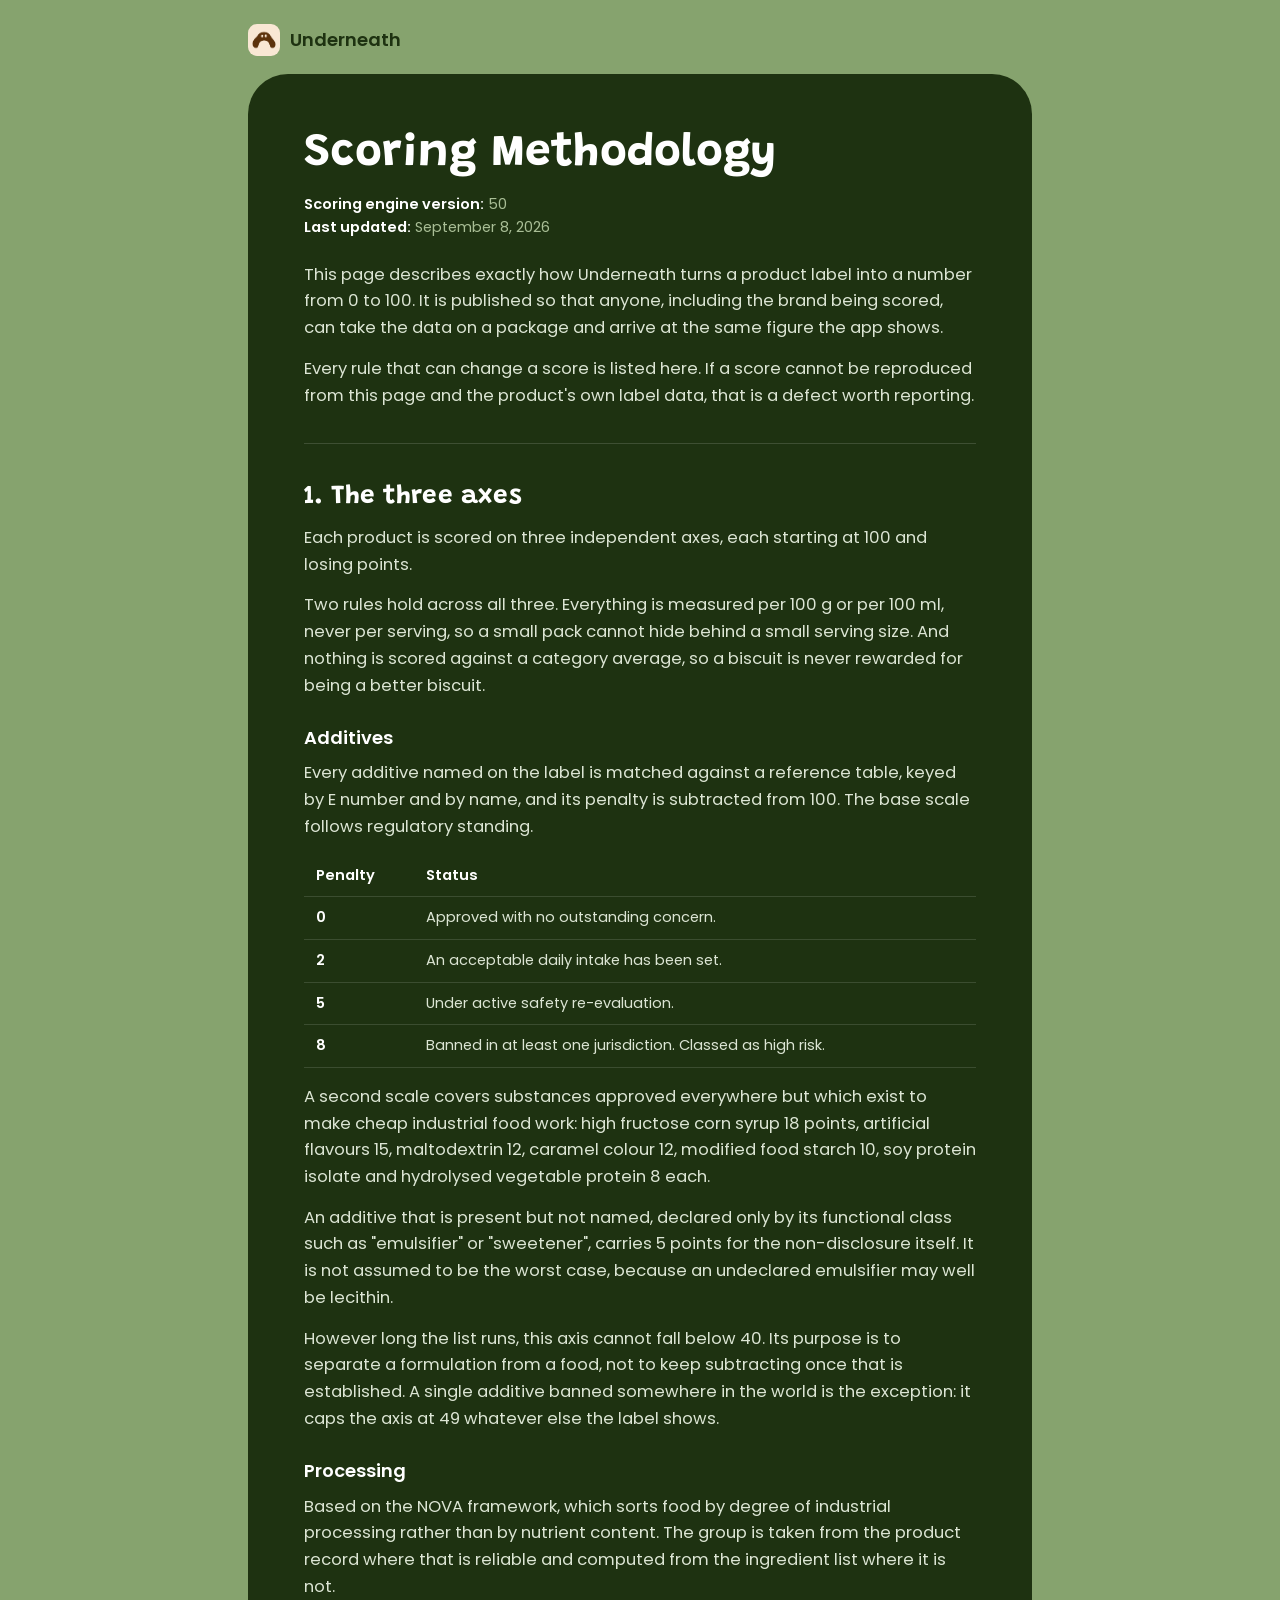
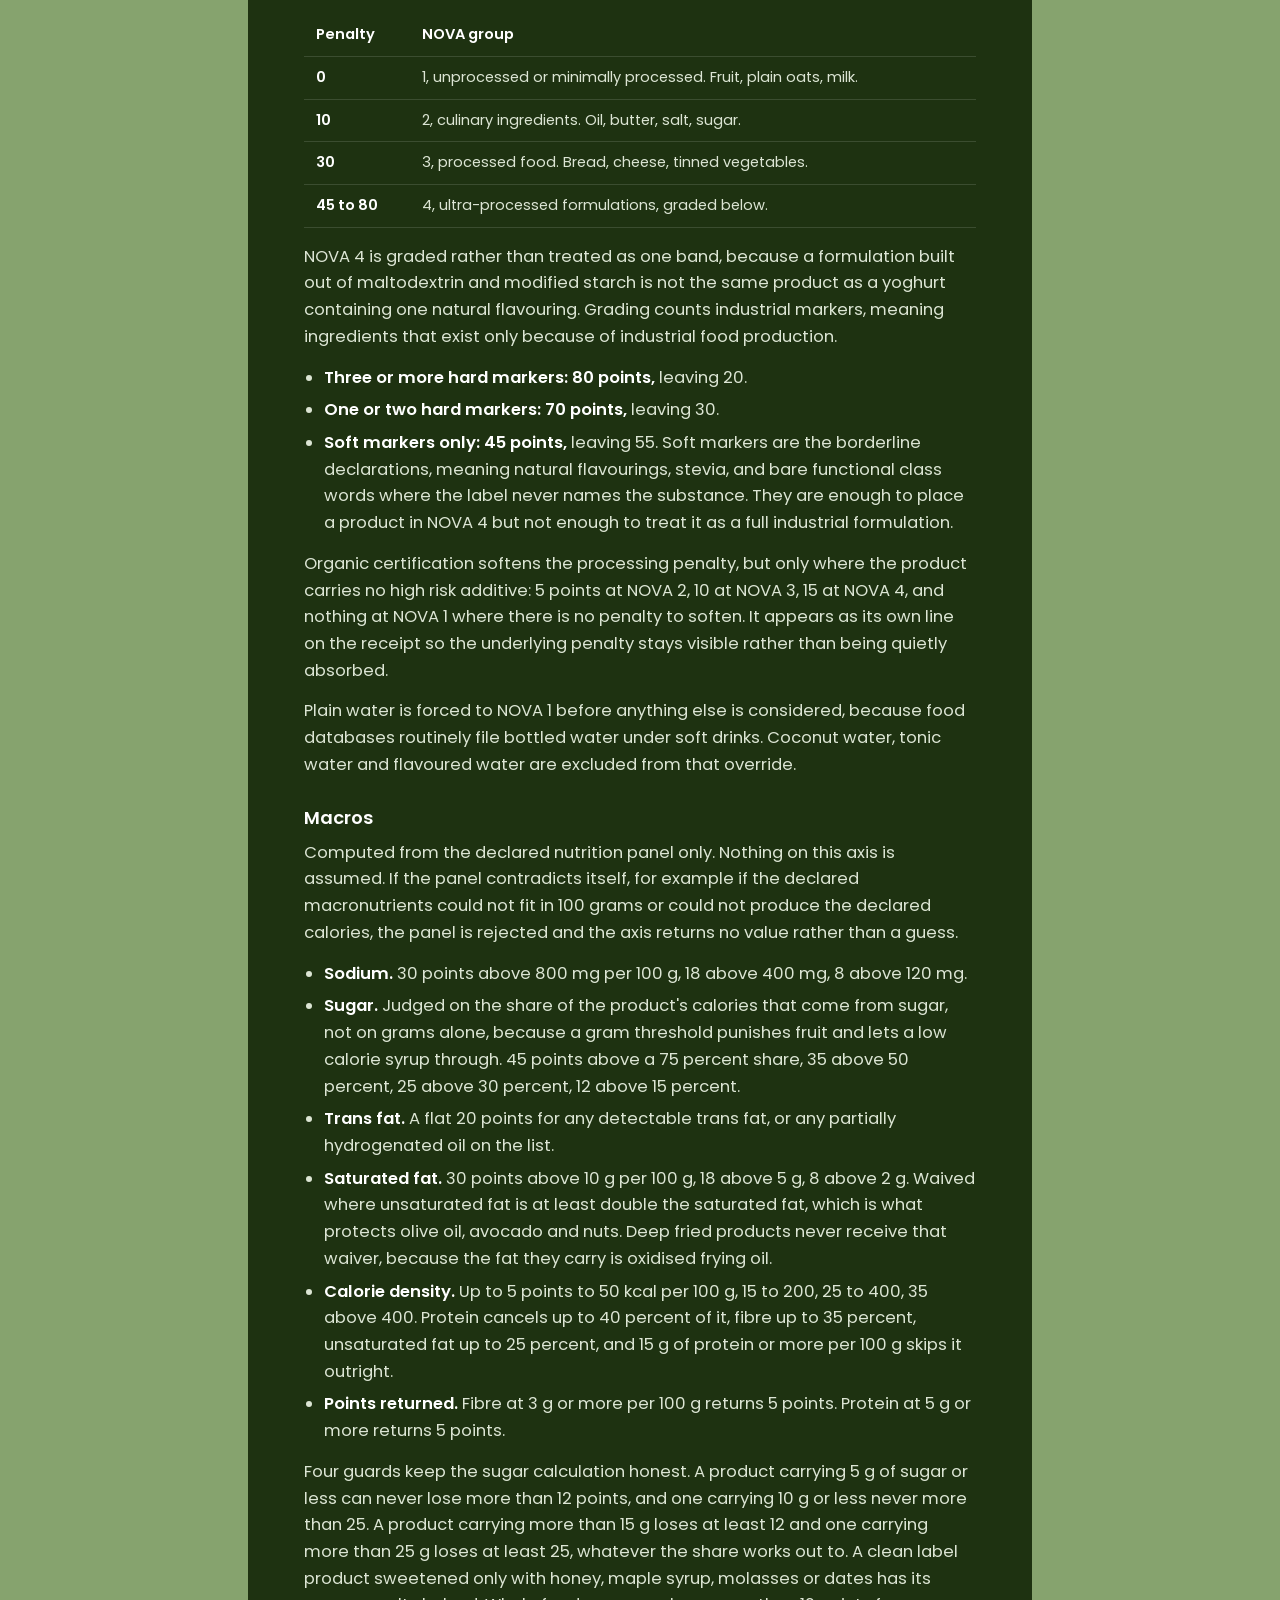
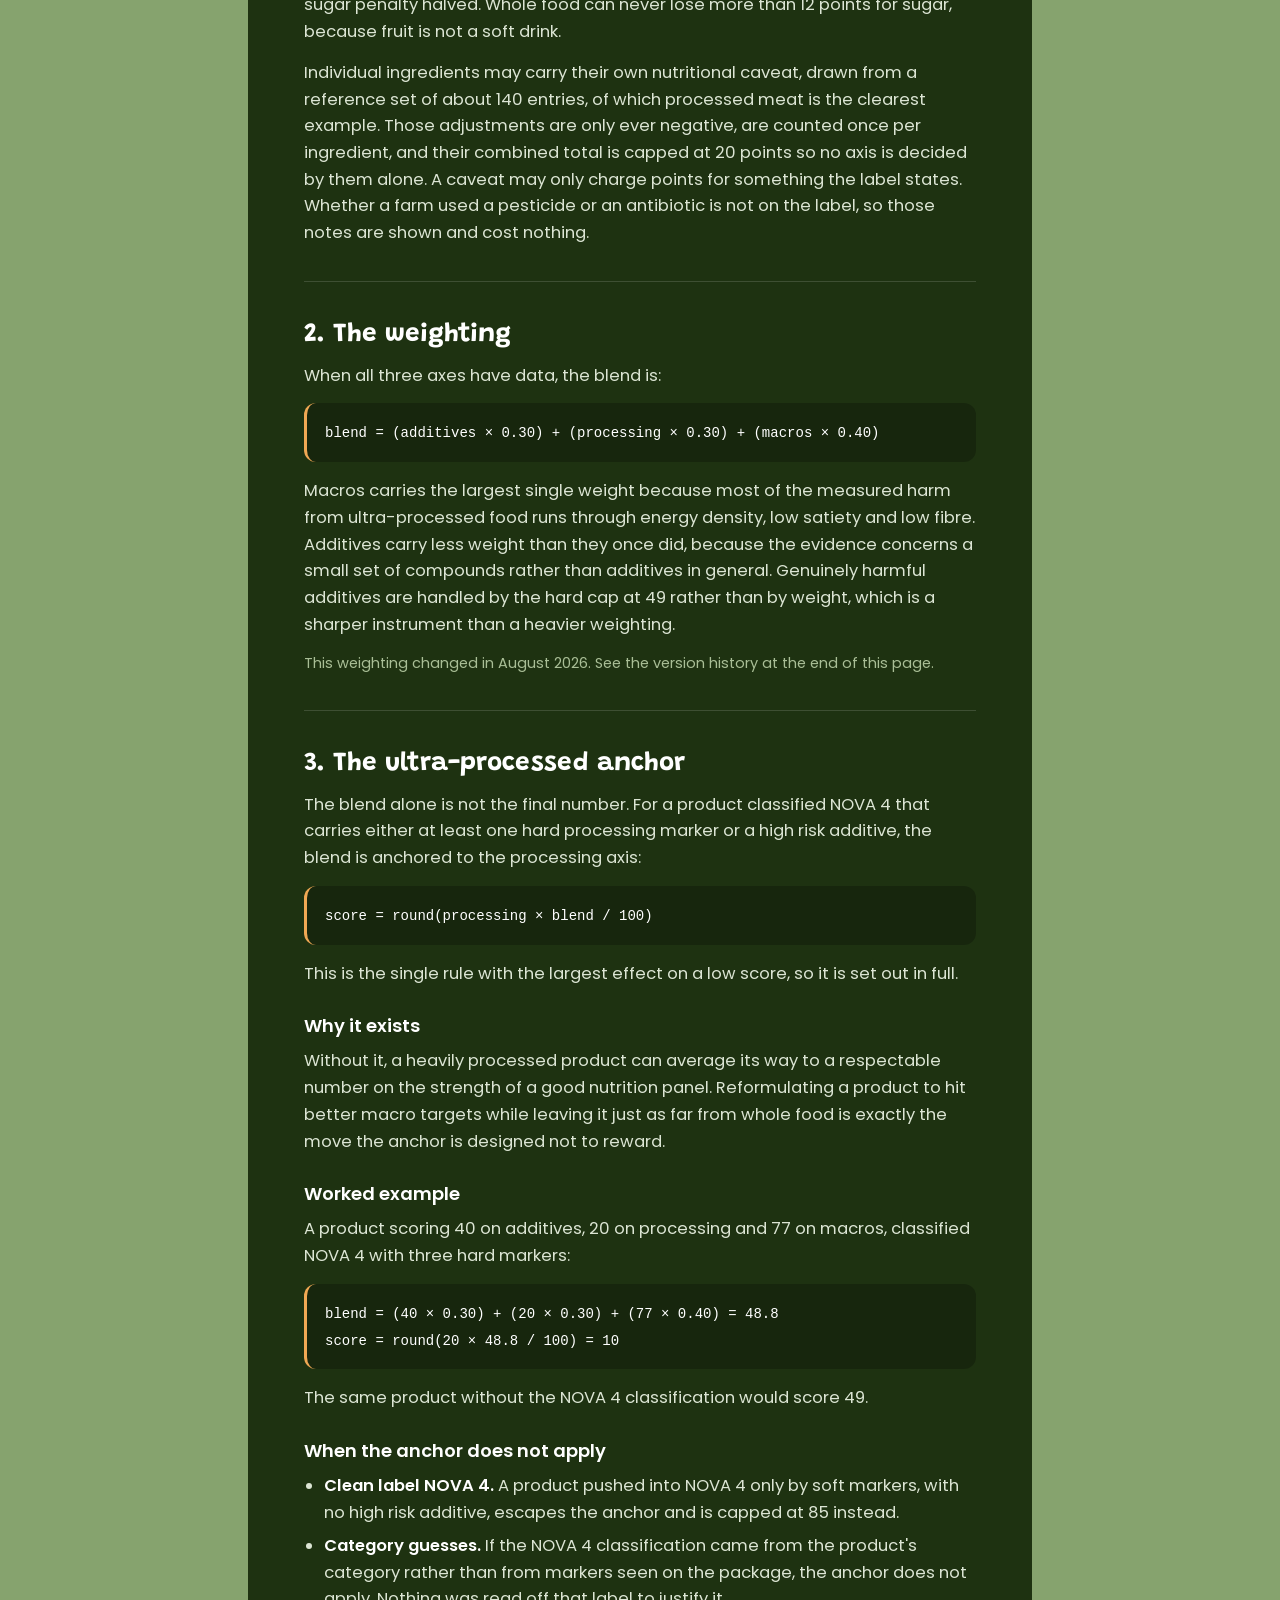
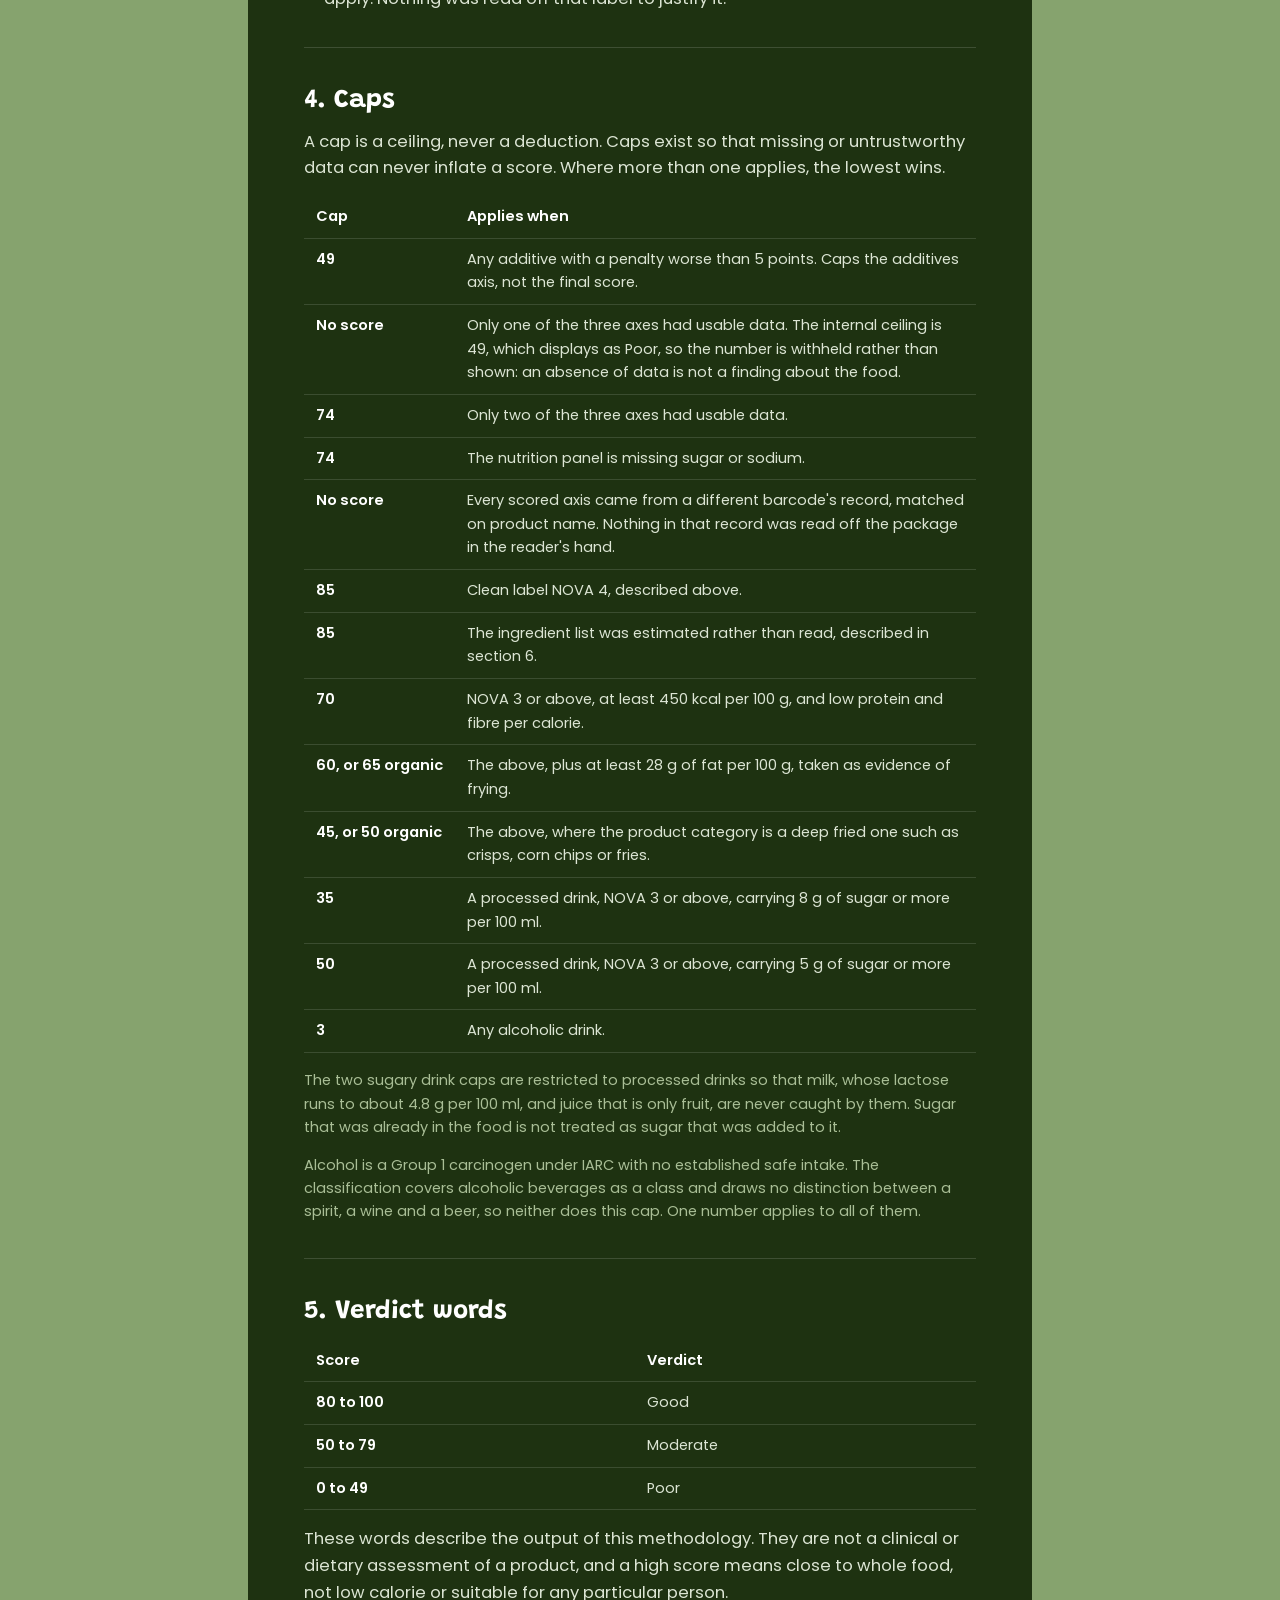
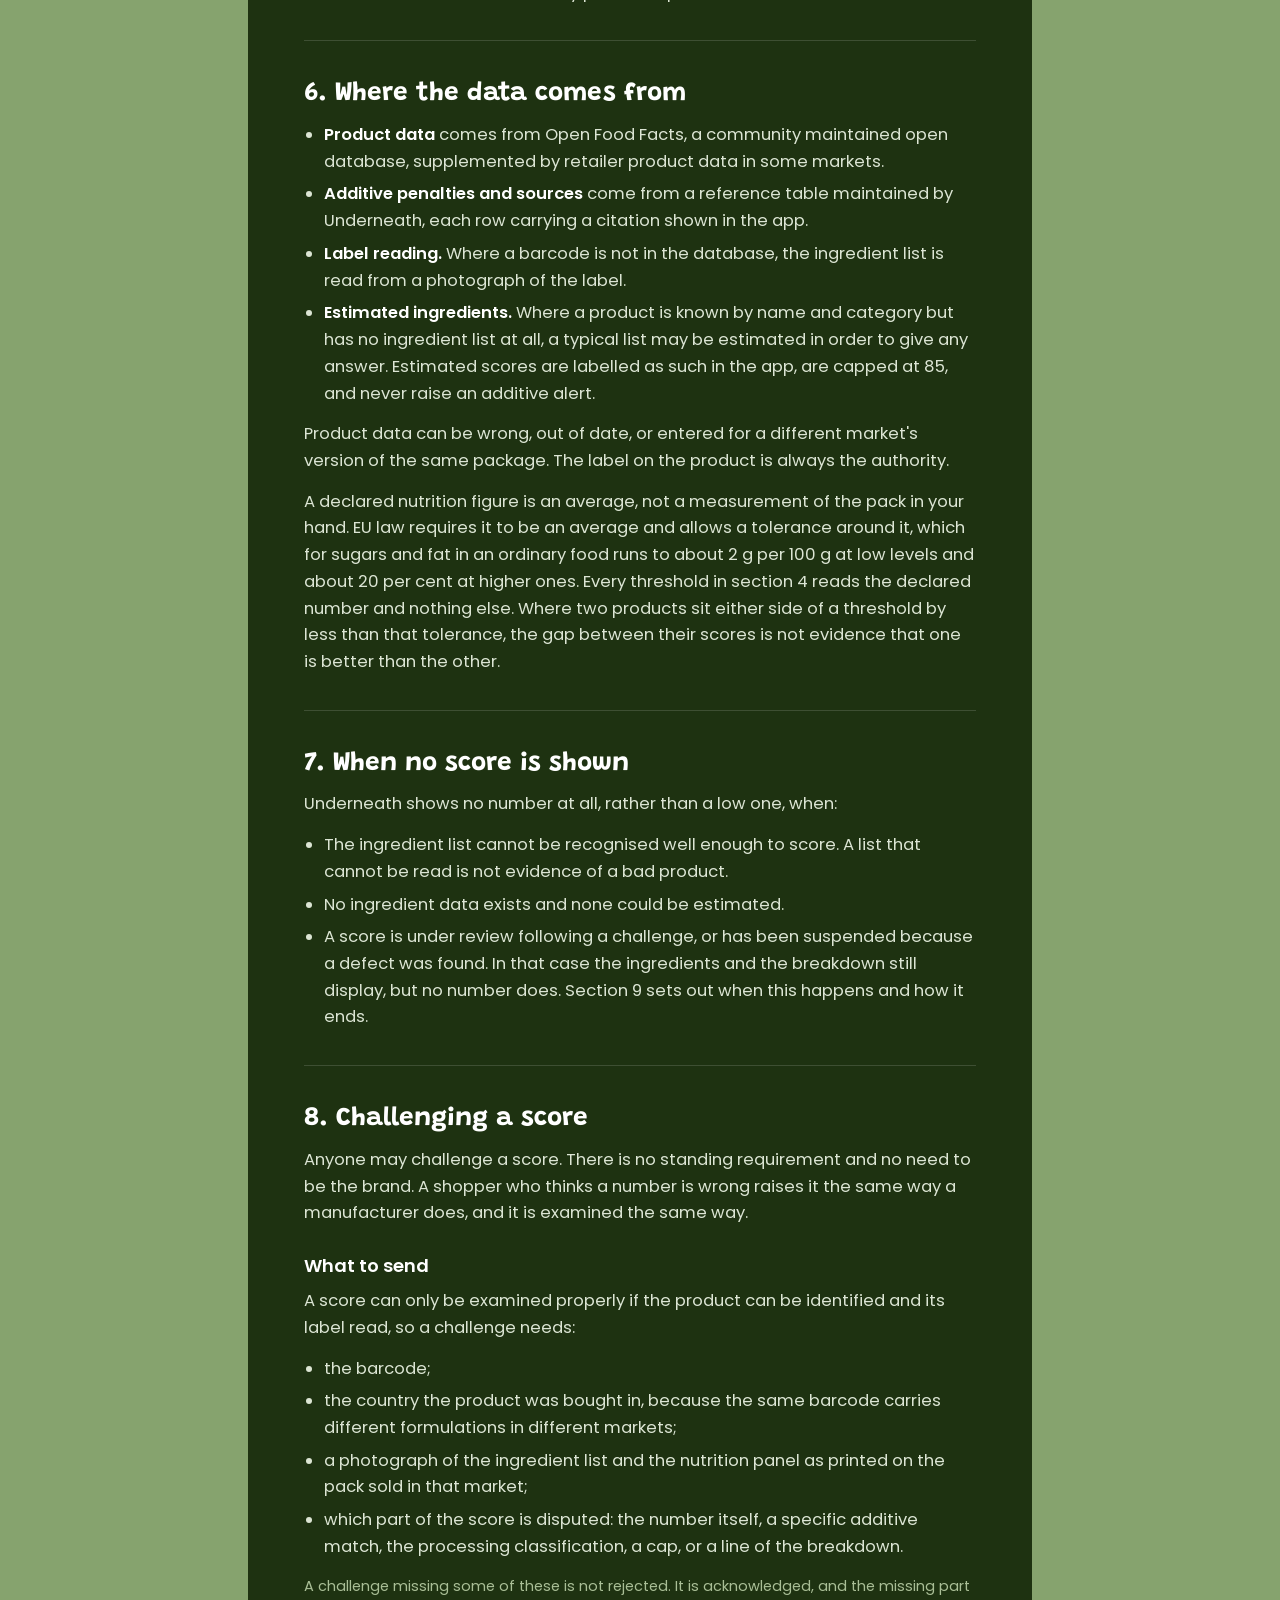
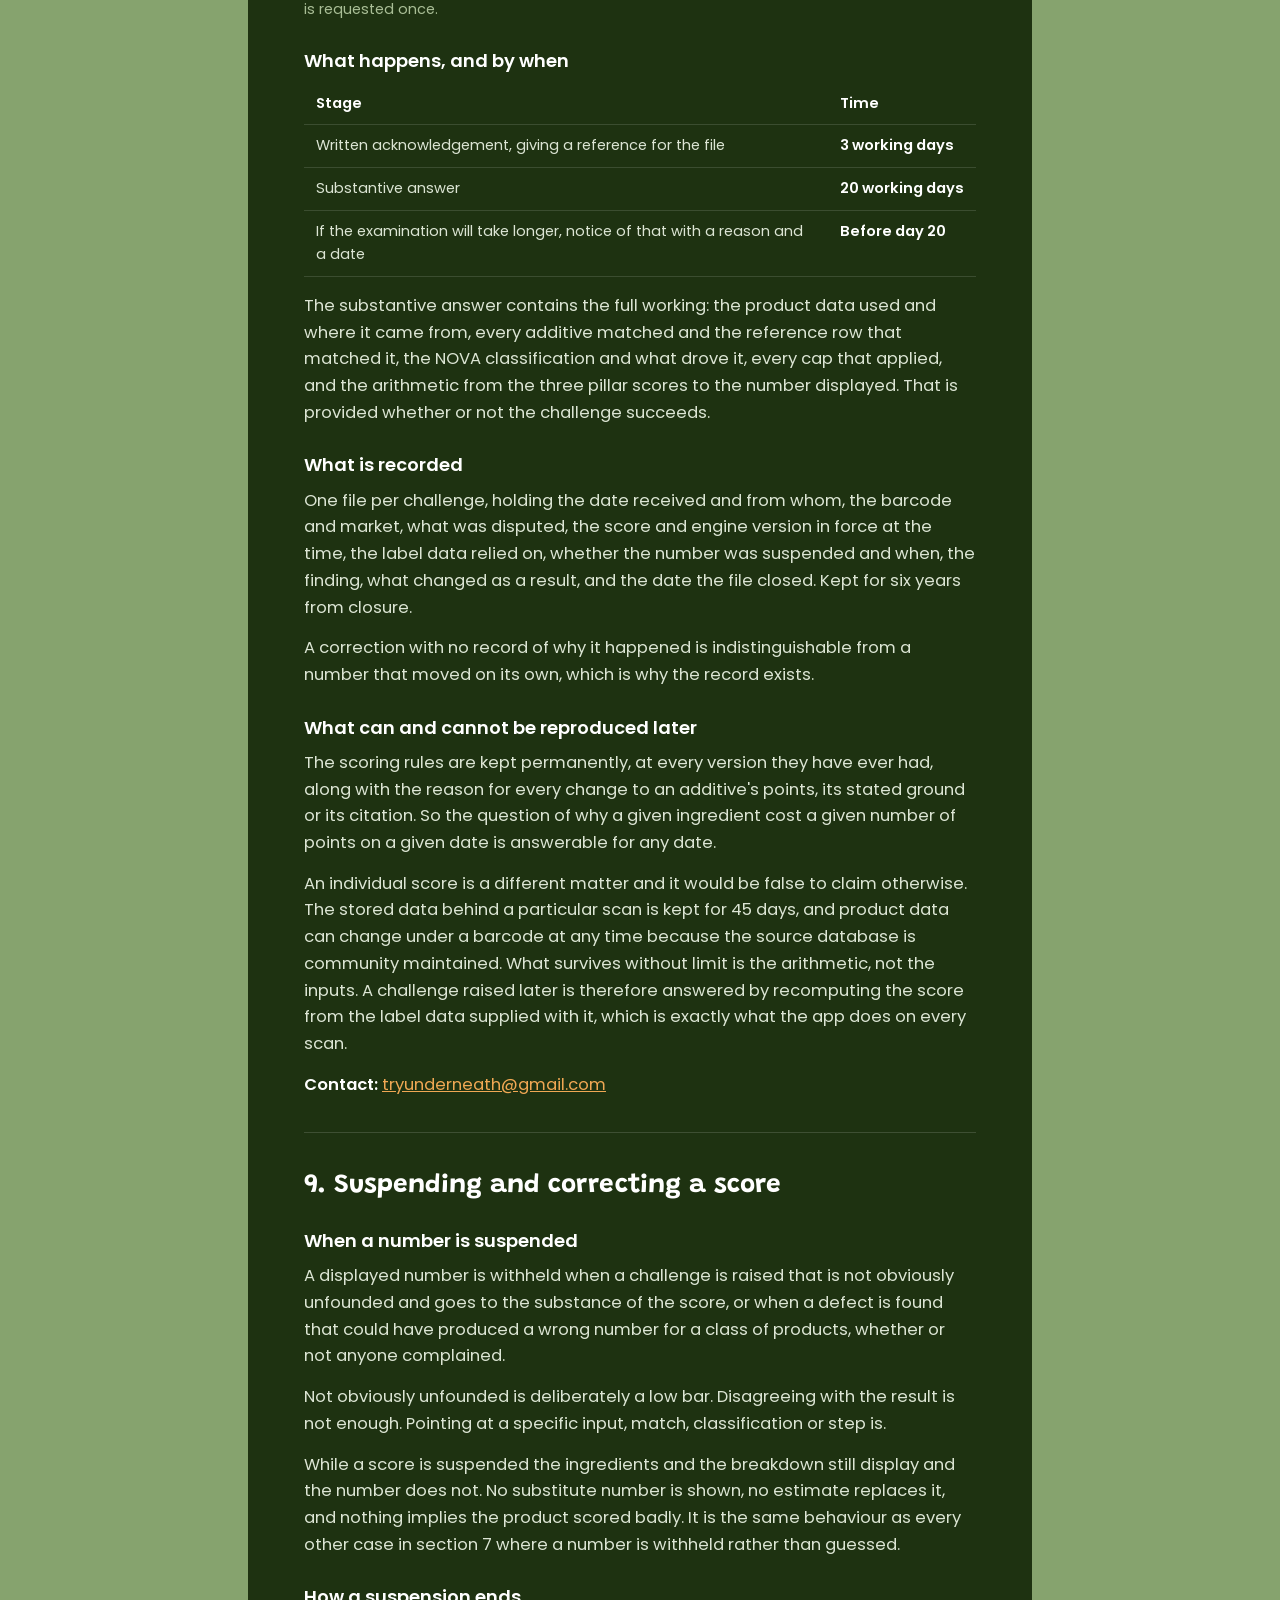
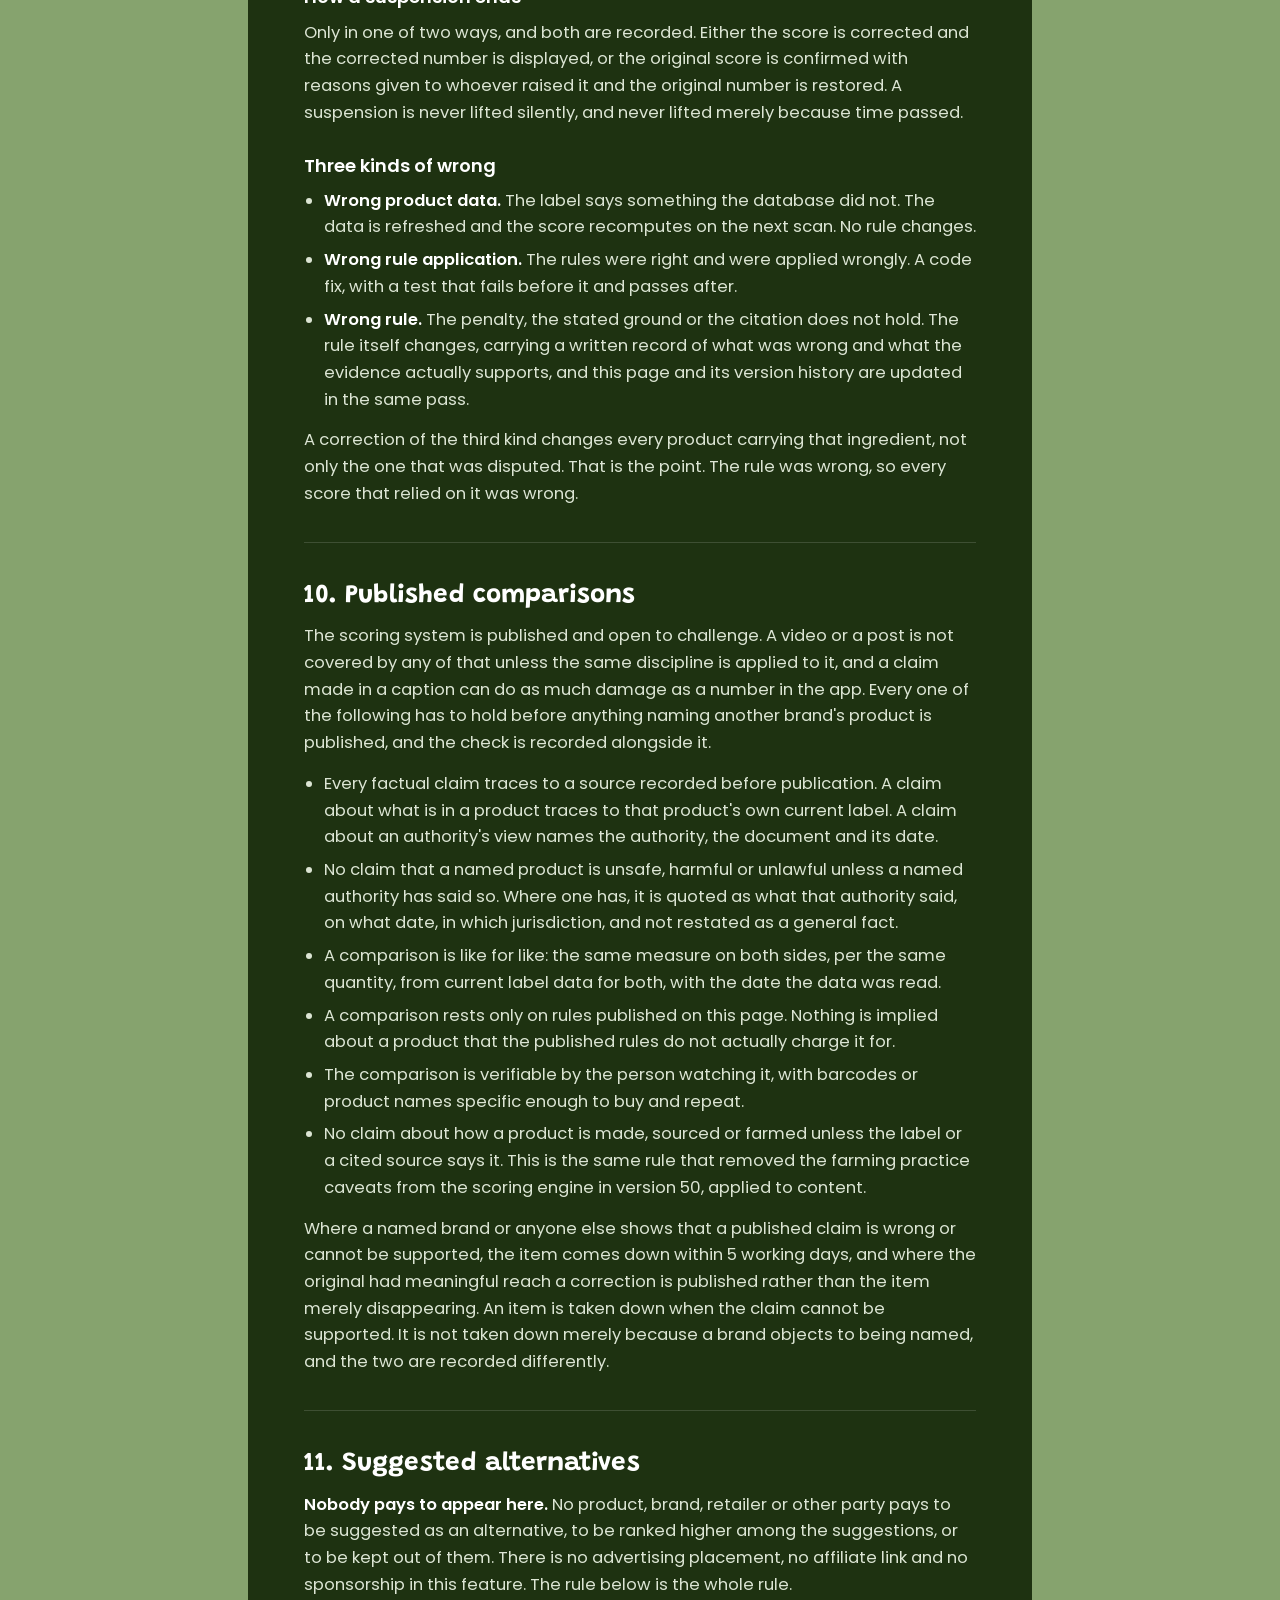
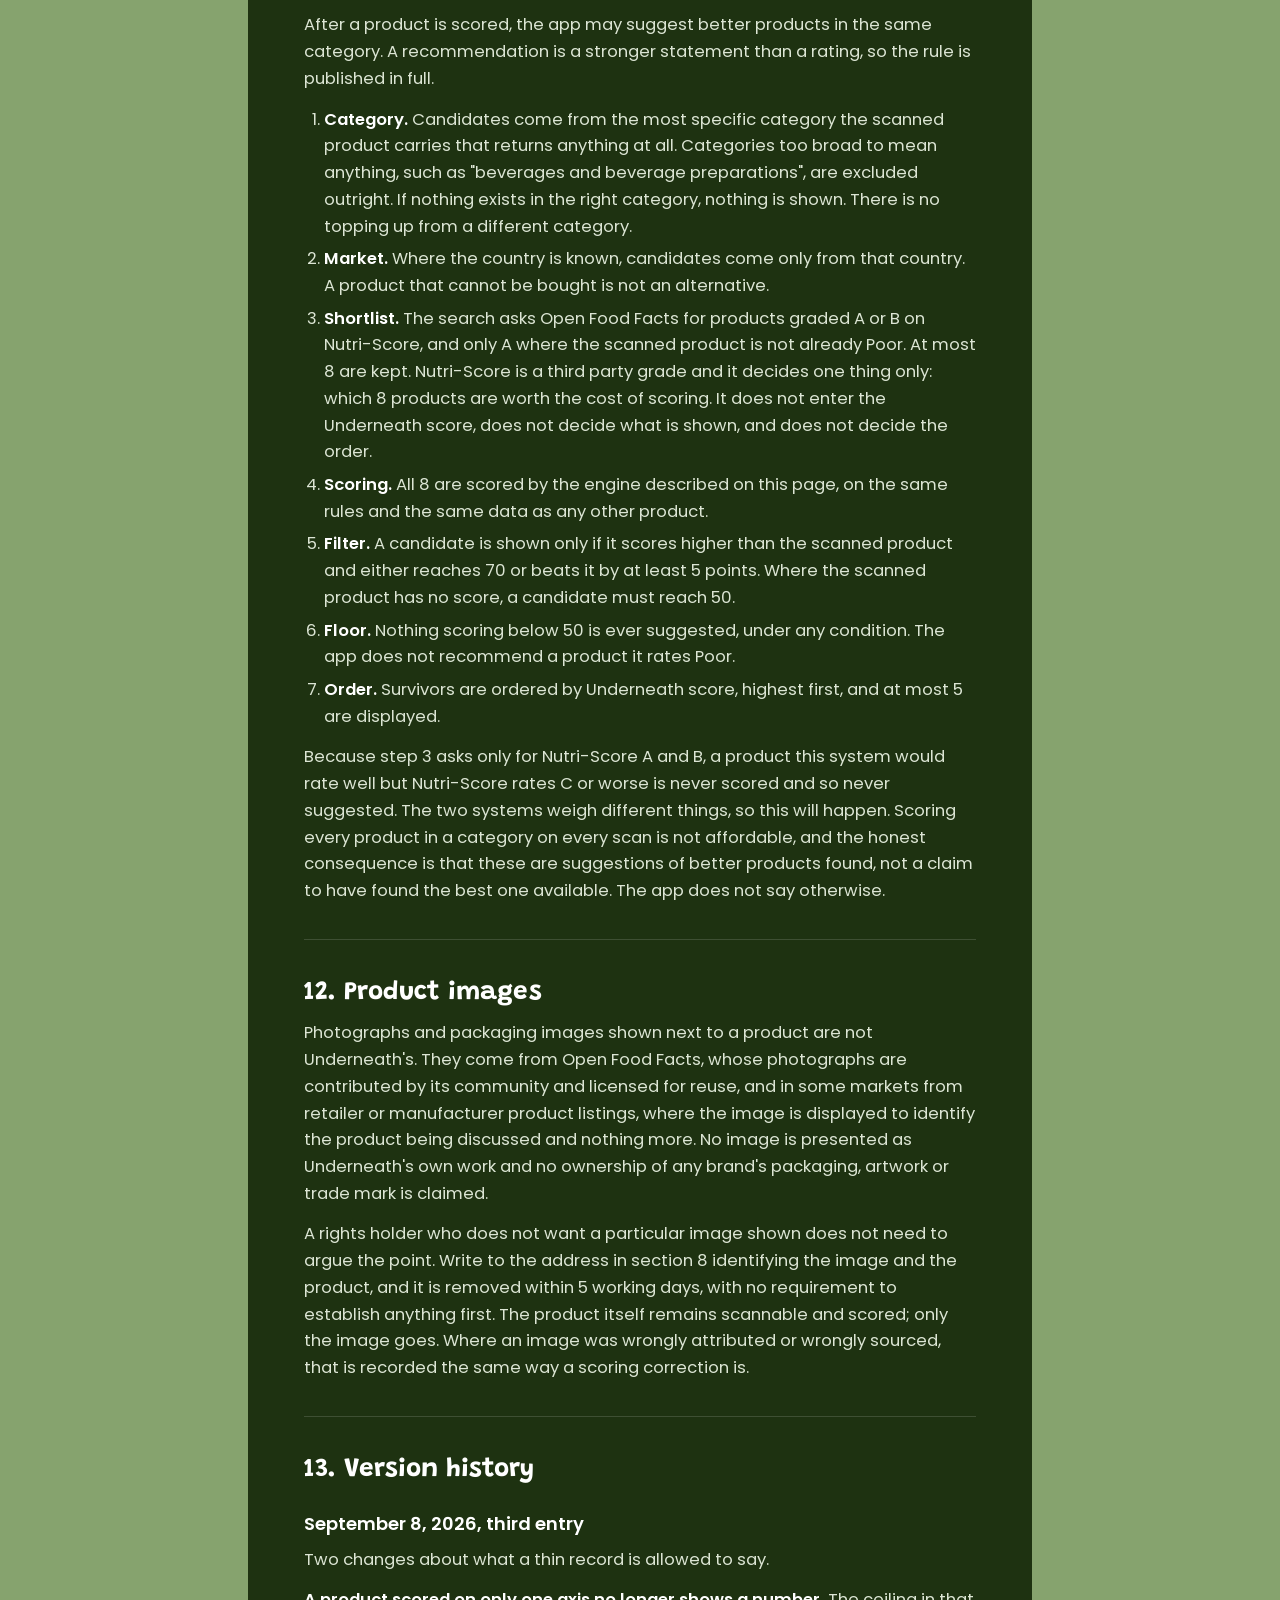
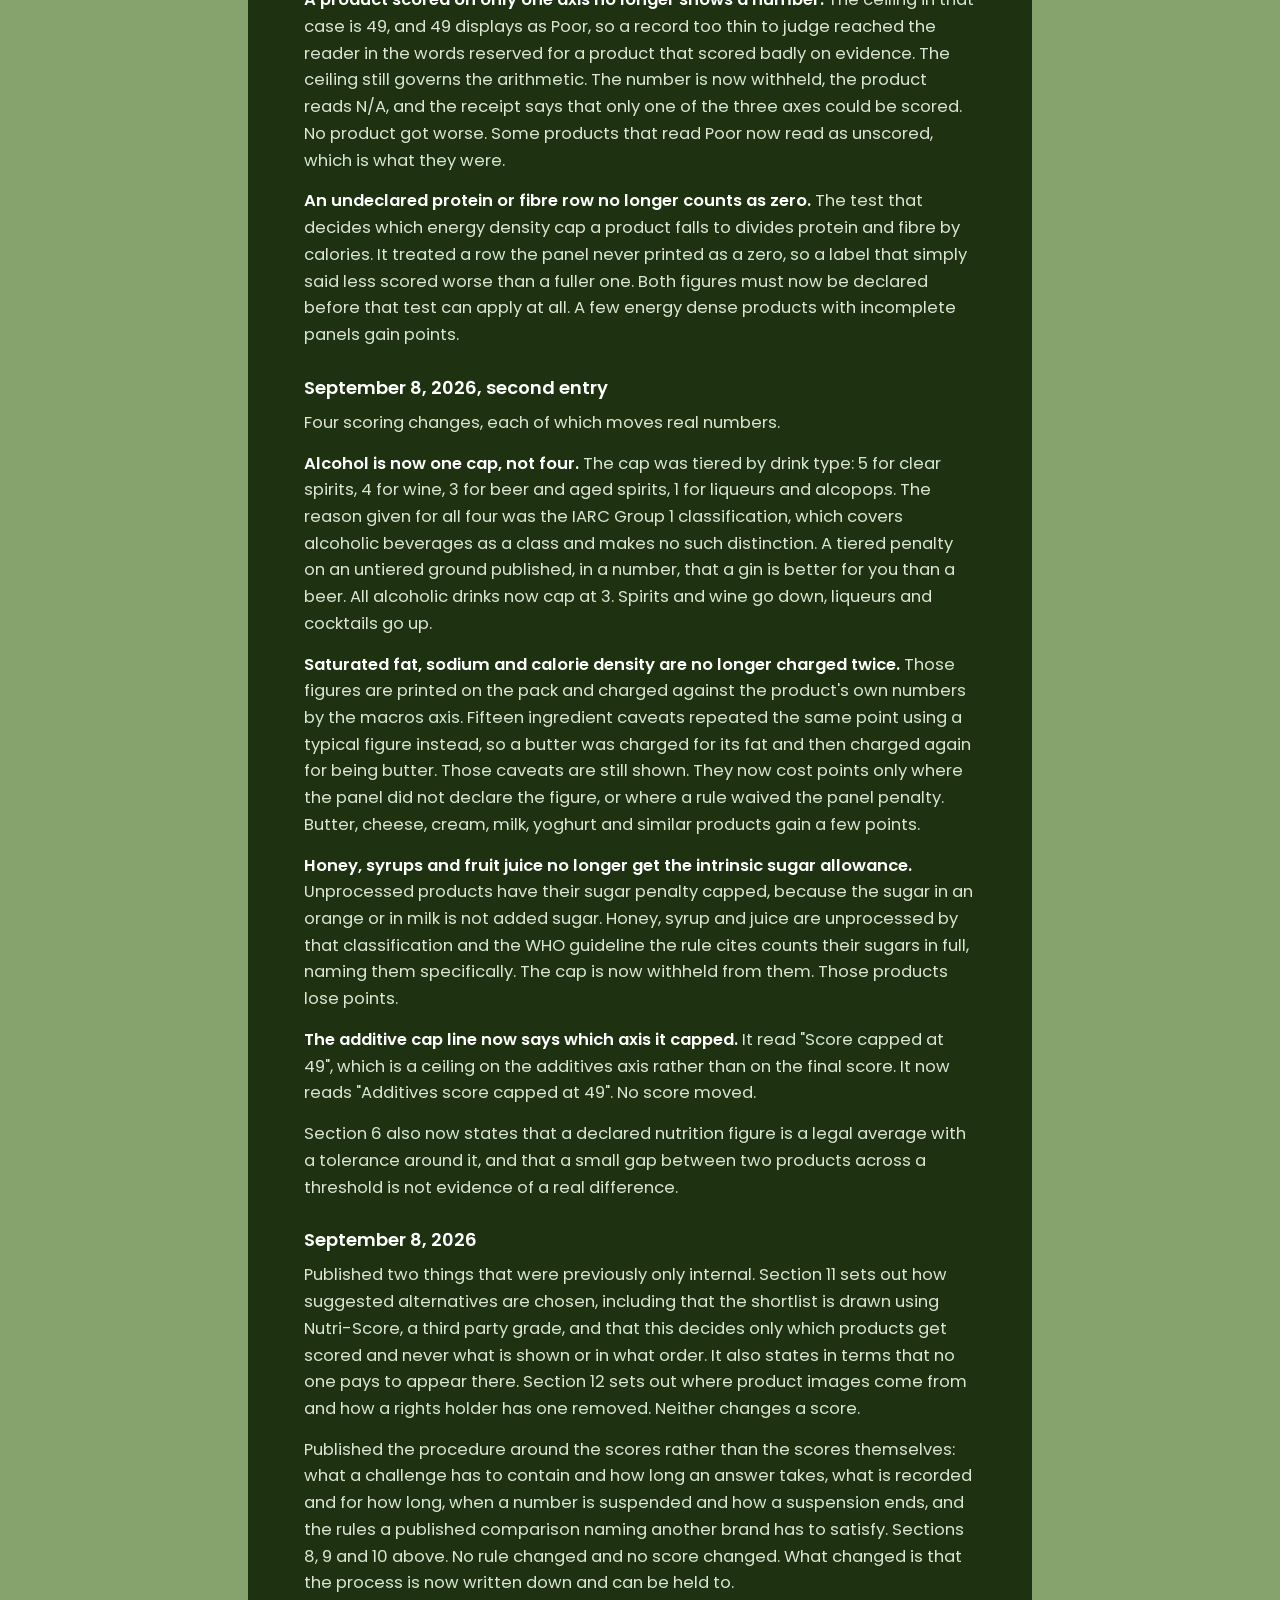
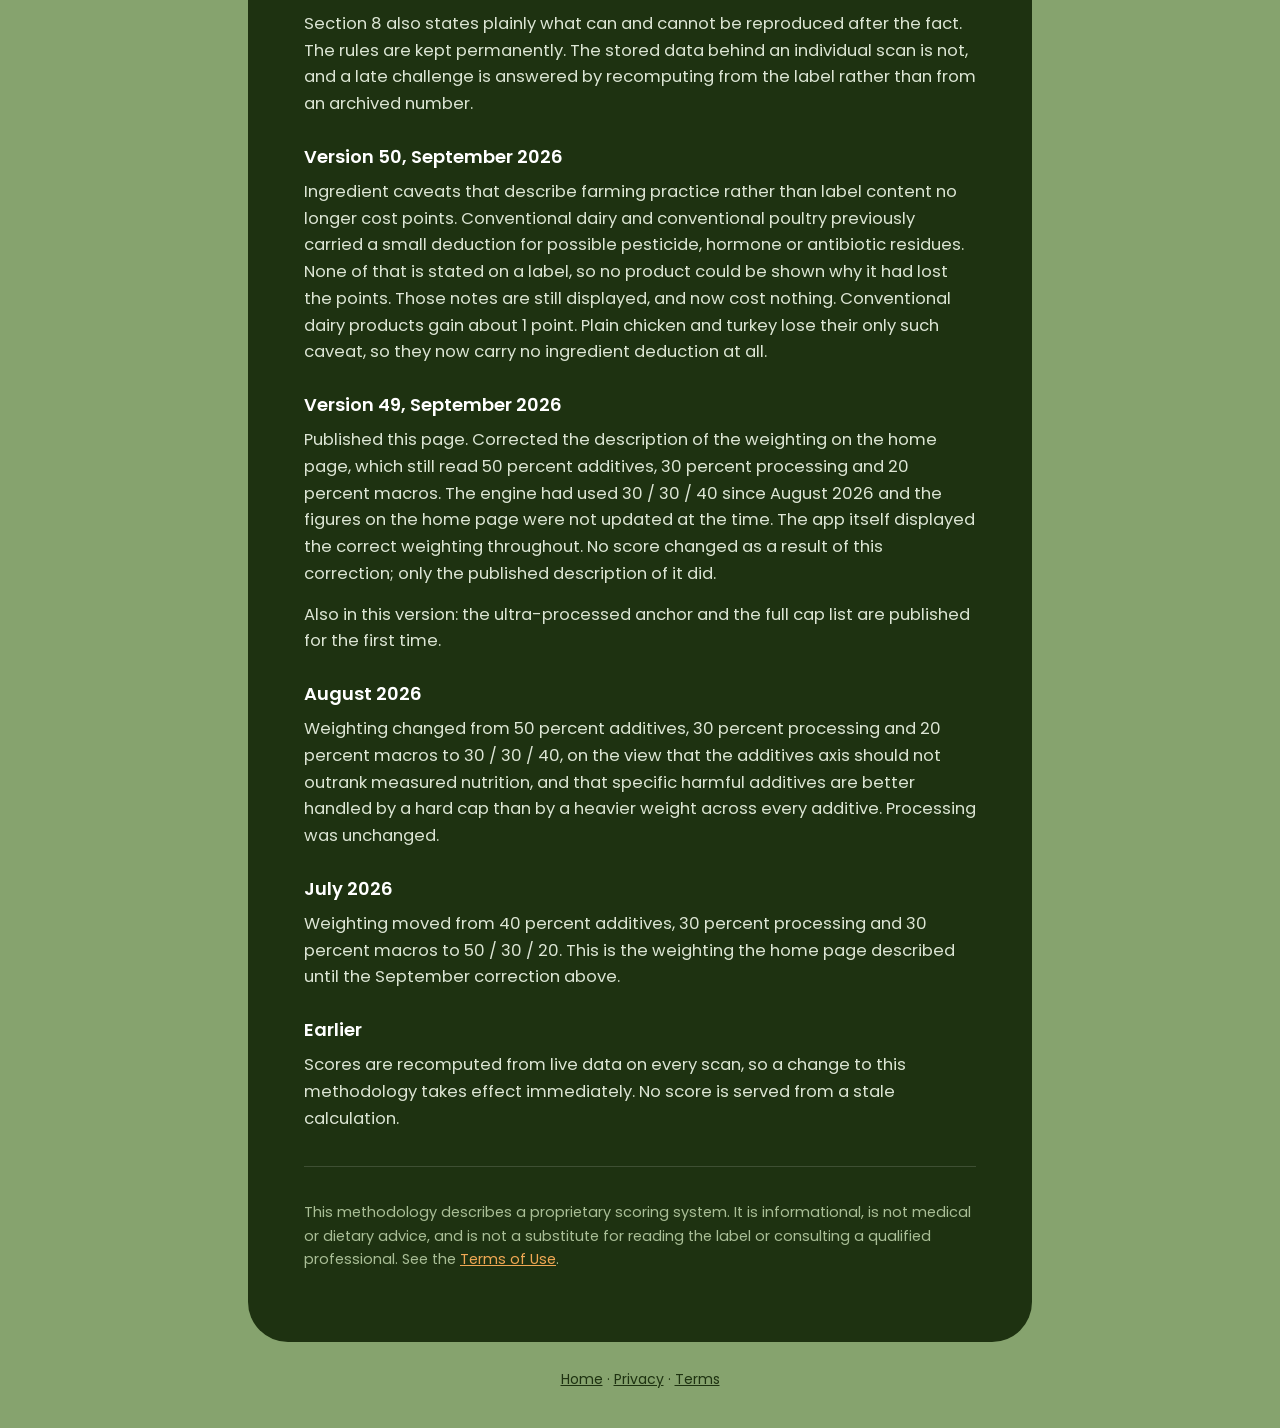
==== commit 97d34c24: "Rebuild the marketing site around a real first screen The landing page now opens on a nav bar, a lef" ====
--- a/methodology.html
+++ b/methodology.html
@@ -4,7 +4,7 @@
 <meta charset="UTF-8" />
 <meta name="viewport" content="width=device-width, initial-scale=1, viewport-fit=cover" />
 <title>Scoring Methodology | Underneath</title>
-<meta name="description" content="The full Underneath scoring methodology: the three axes, the exact weights, the ultra-processed anchor, every cap, and the version history." />
+<meta name="description" content="The full Underneath scoring methodology: the three axes, the exact weights, the ultra-processed anchor, every cap, how to challenge a score, and the version history." />
 <meta name="theme-color" content="#86A36E" />
 <meta name="robots" content="index, follow" />
 <link rel="canonical" href="https://tryunderneath.com/methodology" />
@@ -110,7 +110,7 @@
       <h1>Scoring Methodology</h1>
       <p class="meta">
         <strong>Scoring engine version:</strong> 50<br />
-        <strong>Last updated:</strong> September 5, 2026
+        <strong>Last updated:</strong> September 8, 2026
       </p>
 
       <p>This page describes exactly how Underneath turns a product label into a number from 0 to 100. It is published so that anyone, including the brand being scored, can take the data on a package and arrive at the same figure the app shows.</p>
@@ -221,10 +221,10 @@
           <thead><tr><th>Cap</th><th>Applies when</th></tr></thead>
           <tbody>
             <tr><td class="n">49</td><td>Any additive with a penalty worse than 5 points. Caps the additives axis, not the final score.</td></tr>
-            <tr><td class="n">49</td><td>Only one of the three axes had usable data.</td></tr>
+            <tr><td class="n">No score</td><td>Only one of the three axes had usable data. The internal ceiling is 49, which displays as Poor, so the number is withheld rather than shown: an absence of data is not a finding about the food.</td></tr>
             <tr><td class="n">74</td><td>Only two of the three axes had usable data.</td></tr>
             <tr><td class="n">74</td><td>The nutrition panel is missing sugar or sodium.</td></tr>
-            <tr><td class="n">74</td><td>Every scored axis came from a different barcode's record, matched on product name.</td></tr>
+            <tr><td class="n">No score</td><td>Every scored axis came from a different barcode's record, matched on product name. Nothing in that record was read off the package in the reader's hand.</td></tr>
             <tr><td class="n">85</td><td>Clean label NOVA 4, described above.</td></tr>
             <tr><td class="n">85</td><td>The ingredient list was estimated rather than read, described in section 6.</td></tr>
             <tr><td class="n">70</td><td>NOVA 3 or above, at least 450 kcal per 100 g, and low protein and fibre per calorie.</td></tr>
@@ -232,15 +232,12 @@
             <tr><td class="n">45, or 50 organic</td><td>The above, where the product category is a deep fried one such as crisps, corn chips or fries.</td></tr>
             <tr><td class="n">35</td><td>A processed drink, NOVA 3 or above, carrying 8 g of sugar or more per 100 ml.</td></tr>
             <tr><td class="n">50</td><td>A processed drink, NOVA 3 or above, carrying 5 g of sugar or more per 100 ml.</td></tr>
-            <tr><td class="n">5</td><td>Clear spirits.</td></tr>
-            <tr><td class="n">4</td><td>Wine, champagne, sake.</td></tr>
-            <tr><td class="n">3</td><td>Beer, cider, aged spirits, and any alcohol not otherwise classified.</td></tr>
-            <tr><td class="n">1</td><td>Liqueurs, cocktails, alcopops, fortified dessert wines.</td></tr>
+            <tr><td class="n">3</td><td>Any alcoholic drink.</td></tr>
           </tbody>
         </table>
       </div>
       <p class="note">The two sugary drink caps are restricted to processed drinks so that milk, whose lactose runs to about 4.8 g per 100 ml, and juice that is only fruit, are never caught by them. Sugar that was already in the food is not treated as sugar that was added to it.</p>
-      <p class="note">Alcohol is a Group 1 carcinogen under IARC with no established safe intake, so the whole alcohol band sits deep in the Poor range and the differences between tiers are deliberately small.</p>
+      <p class="note">Alcohol is a Group 1 carcinogen under IARC with no established safe intake. The classification covers alcoholic beverages as a class and draws no distinction between a spirit, a wine and a beer, so neither does this cap. One number applies to all of them.</p>
 
       <hr />
 
@@ -267,6 +264,7 @@
         <li><strong>Estimated ingredients.</strong> Where a product is known by name and category but has no ingredient list at all, a typical list may be estimated in order to give any answer. Estimated scores are labelled as such in the app, are capped at 85, and never raise an additive alert.</li>
       </ul>
       <p>Product data can be wrong, out of date, or entered for a different market's version of the same package. The label on the product is always the authority.</p>
+      <p>A declared nutrition figure is an average, not a measurement of the pack in your hand. EU law requires it to be an average and allows a tolerance around it, which for sugars and fat in an ordinary food runs to about 2 g per 100 g at low levels and about 20 per cent at higher ones. Every threshold in section 4 reads the declared number and nothing else. Where two products sit either side of a threshold by less than that tolerance, the gap between their scores is not evidence that one is better than the other.</p>
 
       <hr />
 
@@ -275,19 +273,125 @@
       <ul>
         <li>The ingredient list cannot be recognised well enough to score. A list that cannot be read is not evidence of a bad product.</li>
         <li>No ingredient data exists and none could be estimated.</li>
-        <li>A score is under review following a challenge. In that case the ingredients and the breakdown still display, but no number does.</li>
+        <li>A score is under review following a challenge, or has been suspended because a defect was found. In that case the ingredients and the breakdown still display, but no number does. Section 9 sets out when this happens and how it ends.</li>
       </ul>
 
       <hr />
 
       <h2>8. Challenging a score</h2>
-      <p>Any brand or person may ask for the full working behind a specific score: the data used, its source, the additives matched, the NOVA classification, and the arithmetic. That will be provided.</p>
-      <p>Where a score rests on wrong data, it is corrected. Where a score is disputed and the dispute is not obviously unfounded, the number is withheld while it is examined.</p>
+      <p>Anyone may challenge a score. There is no standing requirement and no need to be the brand. A shopper who thinks a number is wrong raises it the same way a manufacturer does, and it is examined the same way.</p>
+
+      <h3>What to send</h3>
+      <p>A score can only be examined properly if the product can be identified and its label read, so a challenge needs:</p>
+      <ul>
+        <li>the barcode;</li>
+        <li>the country the product was bought in, because the same barcode carries different formulations in different markets;</li>
+        <li>a photograph of the ingredient list and the nutrition panel as printed on the pack sold in that market;</li>
+        <li>which part of the score is disputed: the number itself, a specific additive match, the processing classification, a cap, or a line of the breakdown.</li>
+      </ul>
+      <p class="note">A challenge missing some of these is not rejected. It is acknowledged, and the missing part is requested once.</p>
+
+      <h3>What happens, and by when</h3>
+      <div class="tablewrap">
+        <table>
+          <thead><tr><th>Stage</th><th>Time</th></tr></thead>
+          <tbody>
+            <tr><td>Written acknowledgement, giving a reference for the file</td><td class="n">3 working days</td></tr>
+            <tr><td>Substantive answer</td><td class="n">20 working days</td></tr>
+            <tr><td>If the examination will take longer, notice of that with a reason and a date</td><td class="n">Before day 20</td></tr>
+          </tbody>
+        </table>
+      </div>
+      <p>The substantive answer contains the full working: the product data used and where it came from, every additive matched and the reference row that matched it, the NOVA classification and what drove it, every cap that applied, and the arithmetic from the three pillar scores to the number displayed. That is provided whether or not the challenge succeeds.</p>
+
+      <h3>What is recorded</h3>
+      <p>One file per challenge, holding the date received and from whom, the barcode and market, what was disputed, the score and engine version in force at the time, the label data relied on, whether the number was suspended and when, the finding, what changed as a result, and the date the file closed. Kept for six years from closure.</p>
+      <p>A correction with no record of why it happened is indistinguishable from a number that moved on its own, which is why the record exists.</p>
+
+      <h3>What can and cannot be reproduced later</h3>
+      <p>The scoring rules are kept permanently, at every version they have ever had, along with the reason for every change to an additive's points, its stated ground or its citation. So the question of why a given ingredient cost a given number of points on a given date is answerable for any date.</p>
+      <p>An individual score is a different matter and it would be false to claim otherwise. The stored data behind a particular scan is kept for 45 days, and product data can change under a barcode at any time because the source database is community maintained. What survives without limit is the arithmetic, not the inputs. A challenge raised later is therefore answered by recomputing the score from the label data supplied with it, which is exactly what the app does on every scan.</p>
+
       <p><strong>Contact:</strong> <a href="mailto:tryunderneath@gmail.com">tryunderneath@gmail.com</a></p>
 
       <hr />
 
-      <h2>9. Version history</h2>
+      <h2>9. Suspending and correcting a score</h2>
+
+      <h3>When a number is suspended</h3>
+      <p>A displayed number is withheld when a challenge is raised that is not obviously unfounded and goes to the substance of the score, or when a defect is found that could have produced a wrong number for a class of products, whether or not anyone complained.</p>
+      <p>Not obviously unfounded is deliberately a low bar. Disagreeing with the result is not enough. Pointing at a specific input, match, classification or step is.</p>
+      <p>While a score is suspended the ingredients and the breakdown still display and the number does not. No substitute number is shown, no estimate replaces it, and nothing implies the product scored badly. It is the same behaviour as every other case in section 7 where a number is withheld rather than guessed.</p>
+
+      <h3>How a suspension ends</h3>
+      <p>Only in one of two ways, and both are recorded. Either the score is corrected and the corrected number is displayed, or the original score is confirmed with reasons given to whoever raised it and the original number is restored. A suspension is never lifted silently, and never lifted merely because time passed.</p>
+
+      <h3>Three kinds of wrong</h3>
+      <ul>
+        <li><strong>Wrong product data.</strong> The label says something the database did not. The data is refreshed and the score recomputes on the next scan. No rule changes.</li>
+        <li><strong>Wrong rule application.</strong> The rules were right and were applied wrongly. A code fix, with a test that fails before it and passes after.</li>
+        <li><strong>Wrong rule.</strong> The penalty, the stated ground or the citation does not hold. The rule itself changes, carrying a written record of what was wrong and what the evidence actually supports, and this page and its version history are updated in the same pass.</li>
+      </ul>
+      <p>A correction of the third kind changes every product carrying that ingredient, not only the one that was disputed. That is the point. The rule was wrong, so every score that relied on it was wrong.</p>
+
+      <hr />
+
+      <h2>10. Published comparisons</h2>
+      <p>The scoring system is published and open to challenge. A video or a post is not covered by any of that unless the same discipline is applied to it, and a claim made in a caption can do as much damage as a number in the app. Every one of the following has to hold before anything naming another brand's product is published, and the check is recorded alongside it.</p>
+      <ul>
+        <li>Every factual claim traces to a source recorded before publication. A claim about what is in a product traces to that product's own current label. A claim about an authority's view names the authority, the document and its date.</li>
+        <li>No claim that a named product is unsafe, harmful or unlawful unless a named authority has said so. Where one has, it is quoted as what that authority said, on what date, in which jurisdiction, and not restated as a general fact.</li>
+        <li>A comparison is like for like: the same measure on both sides, per the same quantity, from current label data for both, with the date the data was read.</li>
+        <li>A comparison rests only on rules published on this page. Nothing is implied about a product that the published rules do not actually charge it for.</li>
+        <li>The comparison is verifiable by the person watching it, with barcodes or product names specific enough to buy and repeat.</li>
+        <li>No claim about how a product is made, sourced or farmed unless the label or a cited source says it. This is the same rule that removed the farming practice caveats from the scoring engine in version 50, applied to content.</li>
+      </ul>
+      <p>Where a named brand or anyone else shows that a published claim is wrong or cannot be supported, the item comes down within 5 working days, and where the original had meaningful reach a correction is published rather than the item merely disappearing. An item is taken down when the claim cannot be supported. It is not taken down merely because a brand objects to being named, and the two are recorded differently.</p>
+
+      <hr />
+
+      <h2>11. Suggested alternatives</h2>
+      <p><strong>Nobody pays to appear here.</strong> No product, brand, retailer or other party pays to be suggested as an alternative, to be ranked higher among the suggestions, or to be kept out of them. There is no advertising placement, no affiliate link and no sponsorship in this feature. The rule below is the whole rule.</p>
+      <p>After a product is scored, the app may suggest better products in the same category. A recommendation is a stronger statement than a rating, so the rule is published in full.</p>
+      <ol>
+        <li><strong>Category.</strong> Candidates come from the most specific category the scanned product carries that returns anything at all. Categories too broad to mean anything, such as "beverages and beverage preparations", are excluded outright. If nothing exists in the right category, nothing is shown. There is no topping up from a different category.</li>
+        <li><strong>Market.</strong> Where the country is known, candidates come only from that country. A product that cannot be bought is not an alternative.</li>
+        <li><strong>Shortlist.</strong> The search asks Open Food Facts for products graded A or B on Nutri-Score, and only A where the scanned product is not already Poor. At most 8 are kept. Nutri-Score is a third party grade and it decides one thing only: which 8 products are worth the cost of scoring. It does not enter the Underneath score, does not decide what is shown, and does not decide the order.</li>
+        <li><strong>Scoring.</strong> All 8 are scored by the engine described on this page, on the same rules and the same data as any other product.</li>
+        <li><strong>Filter.</strong> A candidate is shown only if it scores higher than the scanned product and either reaches 70 or beats it by at least 5 points. Where the scanned product has no score, a candidate must reach 50.</li>
+        <li><strong>Floor.</strong> Nothing scoring below 50 is ever suggested, under any condition. The app does not recommend a product it rates Poor.</li>
+        <li><strong>Order.</strong> Survivors are ordered by Underneath score, highest first, and at most 5 are displayed.</li>
+      </ol>
+      <p>Because step 3 asks only for Nutri-Score A and B, a product this system would rate well but Nutri-Score rates C or worse is never scored and so never suggested. The two systems weigh different things, so this will happen. Scoring every product in a category on every scan is not affordable, and the honest consequence is that these are suggestions of better products found, not a claim to have found the best one available. The app does not say otherwise.</p>
+
+      <hr />
+
+      <h2>12. Product images</h2>
+      <p>Photographs and packaging images shown next to a product are not Underneath's. They come from Open Food Facts, whose photographs are contributed by its community and licensed for reuse, and in some markets from retailer or manufacturer product listings, where the image is displayed to identify the product being discussed and nothing more. No image is presented as Underneath's own work and no ownership of any brand's packaging, artwork or trade mark is claimed.</p>
+      <p>A rights holder who does not want a particular image shown does not need to argue the point. Write to the address in section 8 identifying the image and the product, and it is removed within 5 working days, with no requirement to establish anything first. The product itself remains scannable and scored; only the image goes. Where an image was wrongly attributed or wrongly sourced, that is recorded the same way a scoring correction is.</p>
+
+      <hr />
+
+      <h2>13. Version history</h2>
+
+      <h3>September 8, 2026, third entry</h3>
+      <p>Two changes about what a thin record is allowed to say.</p>
+      <p><strong>A product scored on only one axis no longer shows a number.</strong> The ceiling in that case is 49, and 49 displays as Poor, so a record too thin to judge reached the reader in the words reserved for a product that scored badly on evidence. The ceiling still governs the arithmetic. The number is now withheld, the product reads N/A, and the receipt says that only one of the three axes could be scored. No product got worse. Some products that read Poor now read as unscored, which is what they were.</p>
+      <p><strong>An undeclared protein or fibre row no longer counts as zero.</strong> The test that decides which energy density cap a product falls to divides protein and fibre by calories. It treated a row the panel never printed as a zero, so a label that simply said less scored worse than a fuller one. Both figures must now be declared before that test can apply at all. A few energy dense products with incomplete panels gain points.</p>
+
+      <h3>September 8, 2026, second entry</h3>
+      <p>Four scoring changes, each of which moves real numbers.</p>
+      <p><strong>Alcohol is now one cap, not four.</strong> The cap was tiered by drink type: 5 for clear spirits, 4 for wine, 3 for beer and aged spirits, 1 for liqueurs and alcopops. The reason given for all four was the IARC Group 1 classification, which covers alcoholic beverages as a class and makes no such distinction. A tiered penalty on an untiered ground published, in a number, that a gin is better for you than a beer. All alcoholic drinks now cap at 3. Spirits and wine go down, liqueurs and cocktails go up.</p>
+      <p><strong>Saturated fat, sodium and calorie density are no longer charged twice.</strong> Those figures are printed on the pack and charged against the product's own numbers by the macros axis. Fifteen ingredient caveats repeated the same point using a typical figure instead, so a butter was charged for its fat and then charged again for being butter. Those caveats are still shown. They now cost points only where the panel did not declare the figure, or where a rule waived the panel penalty. Butter, cheese, cream, milk, yoghurt and similar products gain a few points.</p>
+      <p><strong>Honey, syrups and fruit juice no longer get the intrinsic sugar allowance.</strong> Unprocessed products have their sugar penalty capped, because the sugar in an orange or in milk is not added sugar. Honey, syrup and juice are unprocessed by that classification and the WHO guideline the rule cites counts their sugars in full, naming them specifically. The cap is now withheld from them. Those products lose points.</p>
+      <p><strong>The additive cap line now says which axis it capped.</strong> It read "Score capped at 49", which is a ceiling on the additives axis rather than on the final score. It now reads "Additives score capped at 49". No score moved.</p>
+      <p>Section 6 also now states that a declared nutrition figure is a legal average with a tolerance around it, and that a small gap between two products across a threshold is not evidence of a real difference.</p>
+
+      <h3>September 8, 2026</h3>
+      <p>Published two things that were previously only internal. Section 11 sets out how suggested alternatives are chosen, including that the shortlist is drawn using Nutri-Score, a third party grade, and that this decides only which products get scored and never what is shown or in what order. It also states in terms that no one pays to appear there. Section 12 sets out where product images come from and how a rights holder has one removed. Neither changes a score.</p>
+
+      <p>Published the procedure around the scores rather than the scores themselves: what a challenge has to contain and how long an answer takes, what is recorded and for how long, when a number is suspended and how a suspension ends, and the rules a published comparison naming another brand has to satisfy. Sections 8, 9 and 10 above. No rule changed and no score changed. What changed is that the process is now written down and can be held to.</p>
+      <p>Section 8 also states plainly what can and cannot be reproduced after the fact. The rules are kept permanently. The stored data behind an individual scan is not, and a late challenge is answered by recomputing from the label rather than from an archived number.</p>
 
       <h3>Version 50, September 2026</h3>
       <p>Ingredient caveats that describe farming practice rather than label content no longer cost points. Conventional dairy and conventional poultry previously carried a small deduction for possible pesticide, hormone or antibiotic residues. None of that is stated on a label, so no product could be shown why it had lost the points. Those notes are still displayed, and now cost nothing. Conventional dairy products gain about 1 point. Plain chicken and turkey lose their only such caveat, so they now carry no ingredient deduction at all.</p>
